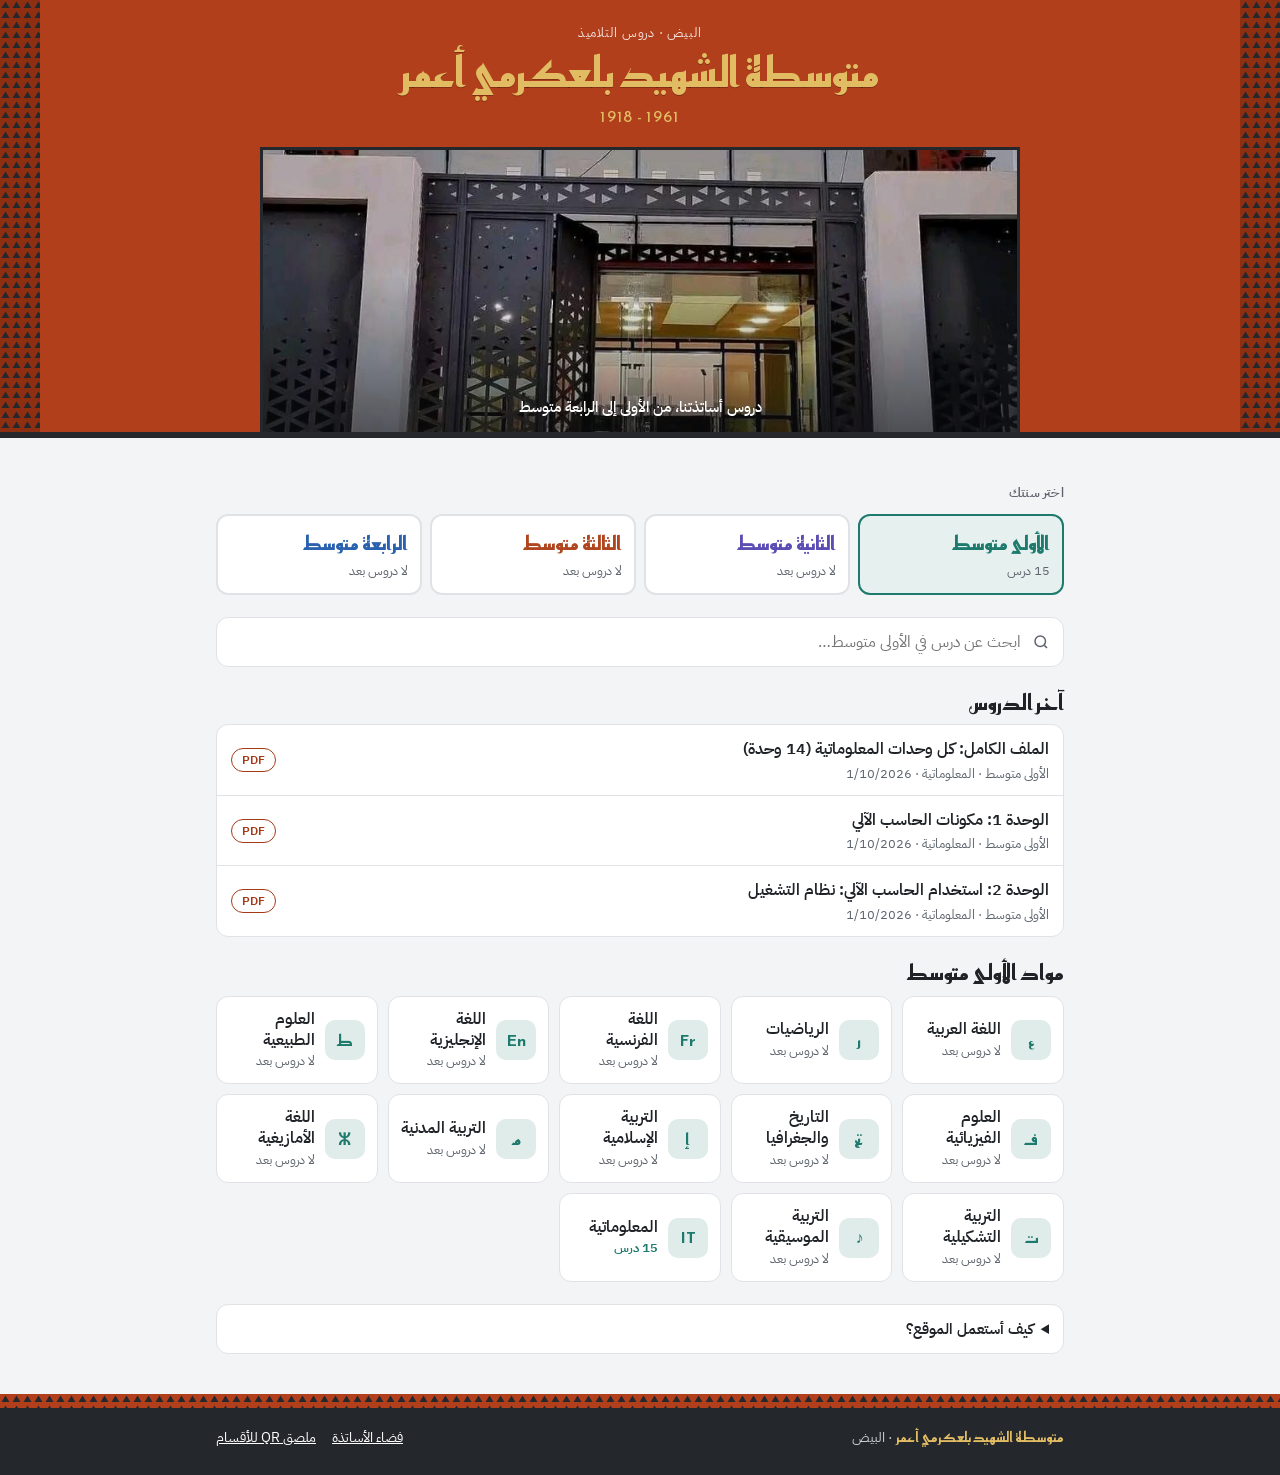
==== index.html @ 9d474af3 "Harden for load and abuse: server v2, client retries and offline copy Server (needs redeploy): chunk" ====
<!doctype html>
<html lang="ar" dir="rtl">
<head>
<meta charset="utf-8">
<meta name="viewport" content="width=device-width,initial-scale=1,viewport-fit=cover">
<title>دروس متوسطة الشهيد بلعكرمي أعمر</title>
<meta name="description" content="دروس الأساتذة لتلاميذ متوسطة الشهيد بلعكرمي أعمر، البيض. من الأولى إلى الرابعة متوسط.">
<meta property="og:title" content="دروس متوسطة الشهيد بلعكرمي أعمر">
<meta property="og:description" content="كل دروس الأساتذة في مكان واحد، من الأولى إلى الرابعة متوسط.">
<meta property="og:image" content="https://hhaziz32.github.io/doros-school-belakermi/img/og.jpg">
<meta property="og:type" content="website">
<meta name="theme-color" content="#B23F1C">
<link rel="icon" href="data:image/svg+xml,%3Csvg xmlns='http://www.w3.org/2000/svg' viewBox='0 0 64 64'%3E%3Crect width='64' height='64' rx='14' fill='%23B23F1C'/%3E%3Crect x='14' y='16' width='36' height='34' fill='%2324272C'/%3E%3Cpath d='M20 44 L32 24 L44 44 Z' fill='%23E2BC63'/%3E%3C/svg%3E">
<link rel="preconnect" href="https://fonts.googleapis.com">
<link rel="preconnect" href="https://fonts.gstatic.com" crossorigin>
<link rel="stylesheet" href="https://fonts.googleapis.com/css2?family=IBM+Plex+Sans+Arabic:wght@400;500;600&family=Reem+Kufi:wght@600;700&display=swap">
<link rel="stylesheet" href="style.css">
<script src="config.js"></script>
<script src="common.js"></script>
<script>var SCHOOL_NAME=SITE.name,SCHOOL_DATES=SITE.dates,SCHOOL_PLACE=SITE.place,SHEET_URL=SITE.sheetUrl||"";</script>
</head>
<body>
<header class="facade">
  <div class="panel" aria-hidden="true"></div>
  <div class="inner">
    <span class="eyebrow" id="place">البيض · دروس التلاميذ</span>
    <h1 id="school">متوسطة الشهيد بلعكرمي أعمر</h1>
    <span class="dates" id="dates">1918 - 1961</span>
    <div class="glass">
      <img src="img/school.jpg" alt="مدخل متوسطة الشهيد بلعكرمي أعمر" width="900" height="1301" fetchpriority="high">
      <span>دروس أساتذتنا، من الأولى إلى الرابعة متوسط</span>
    </div>
  </div>
  <div class="panel" aria-hidden="true"></div>
</header>

<main>
  <div id="error"></div>
  <section style="display:flex;flex-direction:column;gap:10px">
    <span class="label">اختر سنتك</span>
    <nav class="years" id="years" aria-label="السنوات"></nav>
  </section>
  <div class="search">
    <svg viewBox="0 0 24 24" fill="none" stroke="currentColor" stroke-width="2" aria-hidden="true"><circle cx="11" cy="11" r="7"/><path d="M20 20l-3.5-3.5"/></svg>
    <input id="q" type="search" placeholder="ابحث عن درس في هذه السنة…" aria-label="ابحث عن درس" autocomplete="off">
  </div>
  <section id="latest" hidden></section>
  <section id="view"><div class="skeleton"></div></section>
  <details class="help">
    <summary>كيف أستعمل الموقع؟</summary>
    <ol>
      <li>اضغط على سنتك.</li>
      <li>اختر المادة، أو اكتب اسم الدرس في خانة البحث.</li>
      <li>اضغط «افتح الدرس» ليفتح الملف أو الفيديو.</li>
      <li>إذا لم يفتح الدرس، اطلب المساعدة من أستاذك أو وليّك.</li>
    </ol>
  </details>
</main>

<footer>
  <div class="strip" aria-hidden="true"></div>
  <div class="in">
    <span><b id="fschool">متوسطة الشهيد بلعكرمي أعمر</b> · <span id="fplace">البيض</span></span>
    <span style="display:flex;gap:16px;flex-wrap:wrap"><a href="teacher.html">فضاء الأساتذة</a><a href="poster.html">ملصق QR للأقسام</a></span>
  </div>
</footer>

<script>
(function(){
var SUBJ=[
 {k:"ar",n:"اللغة العربية",g:"ع"},{k:"math",n:"الرياضيات",g:"ر"},{k:"fr",n:"اللغة الفرنسية",g:"Fr"},
 {k:"en",n:"اللغة الإنجليزية",g:"En"},{k:"sci",n:"العلوم الطبيعية",g:"ط"},{k:"phy",n:"العلوم الفيزيائية",g:"ف"},
 {k:"hist",n:"التاريخ والجغرافيا",g:"تج"},{k:"isl",n:"التربية الإسلامية",g:"إ"},{k:"civ",n:"التربية المدنية",g:"م"},
 {k:"amz",n:"اللغة الأمازيغية",g:"ⵣ"},{k:"art",n:"التربية التشكيلية",g:"ت"},{k:"mus",n:"التربية الموسيقية",g:"♪"},
 {k:"info",n:"المعلوماتية",g:"IT"}];
var YEARS=[{n:1,name:"الأولى متوسط"},{n:2,name:"الثانية متوسط"},{n:3,name:"الثالثة متوسط"},{n:4,name:"الرابعة متوسط"}];
var TERMS=["الفصل الأول","الفصل الثاني","الفصل الثالث"];
var KIND={video:"فيديو",file:"ملف",link:"رابط",pdf:"PDF"};
var $=function(id){return document.getElementById(id)};
var lessons=[],loaded=false,ui={year:1,subj:null,q:""};

$("school").textContent=$("fschool").textContent=SCHOOL_NAME;
$("dates").textContent=SCHOOL_DATES;$("dates").hidden=!SCHOOL_DATES;
$("place").textContent=(SCHOOL_PLACE?SCHOOL_PLACE+" · ":"")+"دروس التلاميذ";$("fplace").textContent=SCHOOL_PLACE;

var hm=(location.hash||"").slice(1).match(/^y([1-4])(?:-([a-z]+))?$/);
if(hm){ui.year=+hm[1];if(hm[2]&&subj(hm[2]))ui.subj=hm[2]}
else{try{var sy=+localStorage.getItem("doros-year");if(sy>=1&&sy<=4)ui.year=sy}catch(e){}}

function subj(k){for(var i=0;i<SUBJ.length;i++)if(SUBJ[i].k===k)return SUBJ[i];return null}
function esc(s){return String(s==null?"":s).replace(/[&<>"']/g,function(c){return{"&":"&amp;","<":"&lt;",">":"&gt;",'"':"&quot;","'":"&#39;"}[c]})}
function kind(u){if(isLocal(u))return"pdf";if(/youtu\.?be/i.test(u))return"video";if(/\.pdf($|[?#])/i.test(u)||/(drive|docs)\.google\./i.test(u))return"file";return"link"}
function safeUrl(u){return typeof u==="string"&&/^https:\/\/\S+$/i.test(u)}
function isLocal(u){return typeof u==="string"&&/^lessons\/[A-Za-z0-9_\/.-]+\.pdf$/i.test(u)&&u.indexOf("..")<0}
function okUrl(u){return safeUrl(u)||isLocal(u)}
function viewerHref(l){return"viewer.html?f="+encodeURIComponent(l.url)+"&t="+encodeURIComponent(l.title)+"&b=y"+l.year+"-"+l.subject}
function openHref(l){return isLocal(l.url)?viewerHref(l):l.url}
function norm(s){return String(s||"").replace(/[ً-ْـ]/g,"").replace(/[أإآ]/g,"ا").replace(/ة/g,"ه").replace(/ى/g,"ي").replace(/\s+/g," ").trim().toLowerCase()}
function digit(s){return String(s).replace(/[٠-٩]/g,function(c){return"٠١٢٣٤٥٦٧٨٩".indexOf(c)})}

function parseYear(v){v=norm(digit(v));var d=v.match(/[1-4]/);if(d)return +d[0];
 if(/اول/.test(v))return 1;if(/ثاني/.test(v))return 2;if(/ثالث/.test(v))return 3;if(/رابع/.test(v))return 4;return 0}
function parseTerm(v){var t=parseYear(v);return t>=1&&t<=3?t:0}
function parseSubj(v){v=norm(v);if(!v)return null;
 for(var i=0;i<SUBJ.length;i++){var n=norm(SUBJ[i].n);if(n===v||n.indexOf(v)>=0||v.indexOf(n.replace(/^(اللغه|التربيه|العلوم) /,""))>=0)return SUBJ[i].k}
 var alias={"فيزياء":"phy","فيزيائيه":"phy","طبيعيه":"sci","علوم":"sci","تاريخ":"hist","جغرافيا":"hist","اسلاميه":"isl","مدنيه":"civ","انجليزيه":"en","انقليزيه":"en","english":"en","فرنسيه":"fr","francais":"fr","عربيه":"ar","اعلام":"info","معلوماتيه":"info","موسيقي":"mus","رسم":"art","تشكيليه":"art","امازيغيه":"amz","رياضيات":"math","math":"math"};
 for(var a in alias)if(v.indexOf(a)>=0)return alias[a];return null}
function parseDate(v){v=digit(String(v||"").trim());var a=v.match(/^(\d{4})[-\/](\d{1,2})[-\/](\d{1,2})/);if(a)return a[1]+"-"+a[2].padStart(2,"0")+"-"+a[3].padStart(2,"0");
 var b=v.match(/^(\d{1,2})[\/.-](\d{1,2})[\/.-](\d{4})/);if(b)return b[3]+"-"+b[2].padStart(2,"0")+"-"+b[1].padStart(2,"0");return""}
function fmt(d){var p=String(d||"").split("-");return p.length===3?(+p[2])+"/"+(+p[1])+"/"+p[0]:""}
function isNew(d){if(!d)return false;var t=Date.parse(d);return t&&(Date.now()-t)<8*864e5&&t<=Date.now()+864e5}

function parseCSV(t){var rows=[],row=[],f="",q=false;t=String(t).replace(/^﻿/,"");
 for(var i=0;i<t.length;i++){var c=t[i];
  if(q){if(c==='"'){if(t[i+1]==='"'){f+='"';i++}else q=false}else f+=c}
  else if(c==='"')q=true;else if(c===","){row.push(f);f=""}
  else if(c==="\n"||c==="\r"){if(c==="\r"&&t[i+1]==="\n")i++;row.push(f);rows.push(row);row=[];f=""}
  else f+=c}
 if(f!==""||row.length){row.push(f);rows.push(row)}return rows}

function fromRows(rows){if(!rows.length)return[];
 var H=rows[0].map(norm),col=function(){for(var i=0;i<arguments.length;i++){var k=norm(arguments[i]);for(var j=0;j<H.length;j++)if(H[j].indexOf(k)>=0)return j}return-1};
 var cY=col("السنه","year"),cS=col("الماده","subject"),cT=col("الفصل","term"),cN=col("عنوان","title"),cU=col("الرابط","url","link"),cP=col("الاستاذ","teacher"),cO=col("ملاحظه","note"),cD=col("التاريخ","date"),cR=col("الترتيب","order");
 var out=[];
 rows.slice(1).forEach(function(r,i){var g=function(c){return c>=0&&r[c]!=null?String(r[c]).trim():""};
  var l={id:"r"+String(i).padStart(5,"0"),year:parseYear(g(cY)),subject:parseSubj(g(cS)),term:parseTerm(g(cT)),title:g(cN),url:g(cU),teacher:g(cP),note:g(cO),date:parseDate(g(cD)),order:(function(x){x=parseInt(digit(x),10);return isNaN(x)?null:x})(g(cR))};
  if(l.year&&l.subject&&l.title&&okUrl(l.url))out.push(l)});
 return out}

function byNewest(a,b){return(b.date||"").localeCompare(a.date||"")||((a.order!=null&&b.order!=null)?a.order-b.order:0)||b.id.localeCompare(a.id)}
function count(y,s){return lessons.filter(function(l){return l.year===y&&(!s||l.subject===s)}).length}

function bitsOf(l){var b=[];if(l.files.length)b.push('<span class="pill pdf">'+(l.files.length===1?"ملف":l.files.length===2?"ملفان":l.files.length+" ملفات")+'</span>');if(l.videos.length)b.push('<span class="pill video">'+(l.videos.length===1?"فيديو":l.videos.length+" فيديو")+'</span>');if(!b.length)b.push('<span class="pill link">شرح</span>');return b.join("")}
function tcard(l,showWhere){var meta=[],s=subj(l.subject);
 if(l.teacher)meta.push("الأستاذ(ة): "+esc(l.teacher));if(l.date)meta.push(fmt(l.date));
 return'<article class="lesson">'
  +(showWhere?'<span class="where">'+esc(YEARS[l.year-1].name)+' · '+esc(s.n)+'</span>':"")
  +'<div class="row"><h4>'+esc(l.title)+'</h4><span class="tags">'+(isNew(l.date)?'<span class="pill new">جديد</span>':"")+bitsOf(l)+'</span></div>'
  +(meta.length?'<div class="meta">'+meta.map(function(x){return"<span>"+x+"</span>"}).join("<span>·</span>")+'</div>':"")
  +(l.text?'<p class="note excerpt">'+esc(l.text)+'</p>':"")
  +'<a class="open" href="lesson.html?id='+encodeURIComponent(l.apiId)+'">افتح الدرس</a></article>'}
function card(l,showWhere){if(l.src==="api")return tcard(l,showWhere);var k=kind(l.url),meta=[],s=subj(l.subject);
 if(l.teacher)meta.push("الأستاذ(ة): "+esc(l.teacher));if(l.date)meta.push(fmt(l.date));
 return'<article class="lesson">'
  +(showWhere?'<span class="where">'+esc(YEARS[l.year-1].name)+' · '+esc(s.n)+'</span>':"")
  +'<div class="row"><h4>'+esc(l.title)+'</h4><span class="tags">'+(isNew(l.date)?'<span class="pill new">جديد</span>':"")+'<span class="pill '+k+'">'+KIND[k]+'</span></span></div>'
  +(meta.length?'<div class="meta">'+meta.map(function(x){return"<span>"+x+"</span>"}).join("<span>·</span>")+'</div>':"")
  +(l.note?'<p class="note">'+esc(l.note)+'</p>':"")
  +(isLocal(l.url)
    ?'<div class="acts"><a class="open" href="'+esc(viewerHref(l))+'">اعرض الدرس</a><a class="dl" href="'+esc(l.url)+'" download>تحميل ⤓</a></div>'
    :'<a class="open" href="'+esc(l.url)+'" target="_blank" rel="noopener">افتح الدرس ↗</a>')+'</article>'}

function renderYears(){var o="";
 YEARS.forEach(function(y){var c=count(y.n);o+='<button class="year" data-act="year" data-y="'+y.n+'" aria-pressed="'+(ui.year===y.n)+'"><b>'+y.name+'</b><span>'+(loaded?(c?c+" درس":"لا دروس بعد"):"…")+'</span></button>'});
 $("years").innerHTML=o}

function renderLatest(){var L=lessons.slice().sort(byNewest).slice(0,3),el=$("latest");
 if(!L.length||ui.subj||ui.q){el.hidden=true;return}
 el.hidden=false;el.innerHTML='<div class="sec-h" style="margin-bottom:8px"><h2>آخر الدروس</h2></div><div class="minis">'+L.map(function(l){var k=kind(l.url);
  var inSite=l.src==="api"||isLocal(l.url);return'<a class="mini" href="'+esc(l.src==="api"?"lesson.html?id="+encodeURIComponent(l.apiId):openHref(l))+'"'+(inSite?'':' target="_blank" rel="noopener"')+'><span class="mt"><b>'+esc(l.title)+'</b><small>'+esc(YEARS[l.year-1].name)+' · '+esc(subj(l.subject).n)+(l.date?' · '+fmt(l.date):'')+'</small></span>'
   +(isNew(l.date)?'<span class="pill new">جديد</span>':l.src==="api"?bitsOf(l):'<span class="pill '+k+'">'+KIND[k]+'</span>')+'</a>'}).join("")+'</div>'}

function renderView(){var o="",yname=YEARS[ui.year-1].name;
 if(!loaded){$("view").innerHTML='<div class="list"><div class="skeleton"></div><div class="skeleton"></div></div>';return}
 if(ui.q){var q=norm(ui.q),R=lessons.filter(function(l){return l.year===ui.year&&norm(l.title+" "+l.note+" "+(l.text||"")+" "+l.teacher+" "+subj(l.subject).n).indexOf(q)>=0}).sort(byNewest);
  o='<div class="sec-h"><h2>نتائج البحث في '+yname+'</h2></div>';
  o+=R.length?'<div class="list" style="margin-top:10px">'+R.map(function(l){return card(l,true)}).join("")+'</div>':'<div class="empty" style="margin-top:10px">لا يوجد درس بهذا الاسم في '+yname+'.</div>';
 }else if(!ui.subj){
  o='<div class="sec-h" style="margin-bottom:10px"><h2>مواد '+yname+'</h2></div><div class="subjects">';
  SUBJ.forEach(function(s){var c=count(ui.year,s.k);o+='<button class="subj'+(c?" has":"")+'" data-act="subj" data-k="'+s.k+'" style="--yc:var(--y'+ui.year+')"><span class="glyph" aria-hidden="true">'+esc(s.g)+'</span><span class="t"><b>'+s.n+'</b><small>'+(c?c+" درس":"لا دروس بعد")+'</small></span></button>'});
  o+='</div>';
 }else{
  var s=subj(ui.subj),list=lessons.filter(function(l){return l.year===ui.year&&l.subject===ui.subj}).sort(byNewest);
  o='<div class="sec-h" style="margin-bottom:12px"><h2>'+s.n+' · '+yname+'</h2><button class="back" data-act="back">→ كل المواد</button></div>';
  if(!list.length)o+='<div class="empty">لم يُضِف الأستاذ دروسًا لهذه المادة بعد. عُد لاحقًا.</div>';
  else{var termed=list.some(function(l){return l.term>0});o+='<div style="display:flex;flex-direction:column;gap:18px">';[1,2,3,0].forEach(function(t){var L=list.filter(function(l){return l.term===t});if(!L.length)return;
   o+='<section class="term">'+(termed?'<h3>'+(t?TERMS[t-1]:"دروس أخرى")+'</h3>':'')+L.map(function(l){return card(l,false)}).join("")+'</section>'});o+='</div>'}
 }
 $("view").innerHTML=o}

function render(){renderYears();renderLatest();renderView();
 $("q").placeholder="ابحث عن درس في "+YEARS[ui.year-1].name+"…"}

function go(){history.replaceState(null,"","#y"+ui.year+(ui.subj?"-"+ui.subj:""));render()}
document.addEventListener("click",function(ev){var b=ev.target.closest("[data-act]");if(!b)return;var a=b.getAttribute("data-act");
 if(a==="year"){ui.year=+b.getAttribute("data-y");ui.subj=null;try{localStorage.setItem("doros-year",ui.year)}catch(e){}}
 else if(a==="subj"){ui.subj=b.getAttribute("data-k");ui.q="";$("q").value="";$("view").scrollIntoView({behavior:"smooth",block:"start"})}
 else if(a==="back")ui.subj=null;
 go()});
window.addEventListener("hashchange",function(){var m=(location.hash||"").slice(1).match(/^y([1-4])(?:-([a-z]+))?$/);if(!m)return;ui.year=+m[1];ui.subj=m[2]&&subj(m[2])?m[2]:null;render()});
$("q").addEventListener("input",function(){ui.q=this.value.trim();if(ui.q)ui.subj=null;renderLatest();renderView()});

function sheetUrl(){var u=String(SHEET_URL||"").trim();
 if(!u)return"";
 var m=u.match(/docs\.google\.com\/spreadsheets\/d\/([a-zA-Z0-9_-]{20,})/);
 if(m&&!/\/pub|output=csv/.test(u))return"https://docs.google.com/spreadsheets/d/"+m[1]+"/gviz/tq?tqx=out:csv&t="+Date.now();
 return u+(u.indexOf("?")>=0?"&":"?")+"t="+Date.now()}

/* الدروس = ملف lessons.csv (الدروس المرفوعة على الموقع) + جدول Google إن وُجد */
function load(u,tag){return fetch(u,{cache:"no-store"}).then(function(r){if(!r.ok)throw 0;return r.text()})
 .then(function(t){if(/^\s*<!doctype|^\s*<html/i.test(t))throw 0;return fromRows(parseCSV(t)).map(function(l){l.id=tag+l.id;return l})})}
render();
var jobs=[load("lessons.csv?t="+Date.now(),"a")];if(sheetUrl())jobs.push(load(sheetUrl(),"b"));
function mapApi(L){return L.map(function(x){return{src:"api",apiId:x.id,id:"c"+String(x.ts||0).padStart(15,"0"),year:+x.year,subject:x.subject,term:+x.term||0,
 title:x.title,text:x.text||"",note:"",url:"",teacher:x.teacher||"",date:x.date||"",order:null,files:x.files||[],videos:x.videos||[]}}).filter(function(l){return l.year>=1&&l.year<=4&&subj(l.subject)})}
/* دروس الأساتذة: نعرض فورًا آخر نسخة محفوظة في الهاتف، ثم نحدّثها من الخادم */
var saved=D.apiOn()?D.cached():null,base=[],apiL=saved?mapApi(saved.lessons):[];
function merge(){lessons=base.concat(apiL)}
function notice(t,retry){$("error").innerHTML=t?'<div class="msg" role="status" style="display:flex;gap:10px;align-items:center;justify-content:space-between;flex-wrap:wrap"><span>'+t+'</span>'+(retry?'<button class="btn sm" id="retry" type="button">إعادة المحاولة</button>':'')+'</div>':'';
 var b=$("retry");if(b)b.onclick=function(){notice("");fetchApi()}}
function fetchApi(){return D.lessons().then(function(L){apiL=mapApi(L);merge();render();notice("")},function(){
 if(saved)notice("الخادم مشغول الآن، والمعروض هو آخر نسخة محفوظة في هاتفك.",true);
 else notice("تعذّر تحميل دروس الأساتذة (الخادم مشغول أو الاتصال ضعيف).",true)})}
Promise.all(jobs.map(function(j){return j.then(function(v){return{ok:true,v:v}},function(){return{ok:false,v:[]}})})).then(function(rs){
 base=[].concat.apply([],rs.map(function(r){return r.v}));merge();loaded=true;
 if(rs.every(function(r){return!r.ok})&&!D.apiOn())notice("تعذّر تحميل الدروس. تحقّق من اتصالك بالإنترنت ثم أعد فتح الصفحة.");
 render()});
if(D.apiOn())fetchApi();
})();
</script>
</body>
</html>
---- style.css ----
/* Layout: the page echoes the school's facade — a brick frame with gold lettering and perforated
   lattice side panels around the entrance photo, then one calm column: years, search, subjects, lessons. */
:root{
  --ground:#F3F4F5; --surface:#FFFFFF; --ink:#1F2227; --muted:#5E646D; --line:#E0E2E5;
  --brick:#B23F1C; --brick-deep:#8E2F12; --gold:#E2BC63; --gold-ink:#8A6418; --charcoal:#24272C;
  --y1:#1D7A6C; --y2:#5B4DB3; --y3:#B0461F; --y4:#2B62B0;
  --ok:#1F7F55; --danger:#B8322A; --brick-ink:#A53A18;
  --display:"Reem Kufi","IBM Plex Sans Arabic",Tahoma,sans-serif;
  --body:"IBM Plex Sans Arabic",Tahoma,"Segoe UI",sans-serif;
  --lattice:url("data:image/svg+xml,%3Csvg xmlns='http://www.w3.org/2000/svg' width='22' height='20'%3E%3Cpath d='M3 16 L11 3 L19 16 Z' fill='%2324272C'/%3E%3C/svg%3E");
}
@media (prefers-color-scheme: dark){:root:not([data-theme="light"]){
  --ground:#14161A; --surface:#1D2025; --ink:#ECEDEF; --muted:#A2A8B1; --line:#30343A;
  --brick:#A63A19; --brick-deep:#7A2A10; --gold:#E7C46F; --gold-ink:#E2BC63; --charcoal:#0E0F11;
  --y1:#45C1AE; --y2:#A596F2; --y3:#F08A5F; --y4:#77A6F2; --ok:#4CC38A; --danger:#FF7A6E; --brick-ink:#F39A73; color-scheme:dark}}
:root[data-theme="dark"]{
  --ground:#14161A; --surface:#1D2025; --ink:#ECEDEF; --muted:#A2A8B1; --line:#30343A;
  --brick:#A63A19; --brick-deep:#7A2A10; --gold:#E7C46F; --gold-ink:#E2BC63; --charcoal:#0E0F11;
  --y1:#45C1AE; --y2:#A596F2; --y3:#F08A5F; --y4:#77A6F2; --ok:#4CC38A; --danger:#FF7A6E; --brick-ink:#F39A73; color-scheme:dark}

*{box-sizing:border-box}
html{-webkit-text-size-adjust:100%}
body{margin:0;background:var(--ground);color:var(--ink);font-family:var(--body);font-size:16px;line-height:1.65}
img{max-width:100%;display:block}
button,input{font:inherit;color:inherit}
:focus-visible{outline:3px solid var(--gold);outline-offset:2px}
h1,h2,h3{font-family:var(--display);line-height:1.25;margin:0;text-wrap:balance}

/* ---------- facade hero ---------- */
.facade{background:var(--brick);color:#fff;display:grid;grid-template-columns:22px minmax(0,1fr) 22px;
  border-bottom:6px solid var(--charcoal)}
.facade .panel{background-color:var(--brick-deep);background-image:var(--lattice);background-size:11px 10px}
.facade .inner{padding:22px 12px 0;display:flex;flex-direction:column;align-items:center;gap:4px;text-align:center;min-width:0}
.facade .eyebrow{font-size:.8rem;letter-spacing:.06em;opacity:.85}
.facade h1{font-size:clamp(1.55rem,6.4vw,2.6rem);font-weight:700;color:var(--gold);text-shadow:0 1px 0 rgba(0,0,0,.25)}
.facade .dates{font-family:var(--display);color:var(--gold);font-size:1rem;letter-spacing:.08em;font-variant-numeric:tabular-nums;direction:ltr}
.facade .glass{margin-top:14px;width:100%;max-width:760px;aspect-ratio:16/8;border:3px solid var(--charcoal);border-bottom:0;
  background:var(--charcoal);overflow:hidden;position:relative}
.facade .glass img{width:100%;height:100%;object-fit:cover;object-position:50% 72%}
.facade .glass::after{content:"";position:absolute;inset:0;background:linear-gradient(to top,rgba(14,15,17,.55),transparent 55%)}
.facade .glass span{position:absolute;inset-inline:0;bottom:12px;z-index:1;font-size:.95rem;font-weight:500;padding-inline:12px}
@media (min-width:720px){.facade{grid-template-columns:40px minmax(0,1fr) 40px}.facade .glass{aspect-ratio:16/6}}

/* ---------- page column ---------- */
main{max-width:880px;margin:0 auto;padding-inline:16px;padding-block:22px 40px;display:flex;flex-direction:column;gap:22px}
.sec-h{display:flex;align-items:center;justify-content:space-between;gap:12px;flex-wrap:wrap}
.sec-h h2{font-size:1.35rem;font-weight:700}
.label{font-size:.82rem;color:var(--muted);font-weight:600;letter-spacing:.02em}

.years{display:grid;grid-template-columns:repeat(4,minmax(0,1fr));gap:8px}
@media (max-width:560px){.years{grid-template-columns:repeat(2,minmax(0,1fr))}}
.year{--c:var(--y1);border:2px solid var(--line);background:var(--surface);border-radius:12px;padding:12px;cursor:pointer;
  display:flex;flex-direction:column;align-items:flex-start;gap:0;text-align:right}
.year[data-y="2"]{--c:var(--y2)}.year[data-y="3"]{--c:var(--y3)}.year[data-y="4"]{--c:var(--y4)}
.year b{font-family:var(--display);font-size:1.2rem;font-weight:700;color:var(--c)}
.year span{font-size:.8rem;color:var(--muted);font-variant-numeric:tabular-nums}
.year[aria-pressed="true"]{border-color:var(--c);background:color-mix(in srgb,var(--c) 11%,var(--surface))}

.search{position:relative}
.search input{width:100%;background:var(--surface);border:1px solid var(--line);border-radius:12px;padding:11px 42px 11px 14px}
.search svg{position:absolute;right:14px;top:50%;transform:translateY(-50%);width:18px;height:18px;color:var(--muted)}

.subjects{display:grid;grid-template-columns:repeat(auto-fill,minmax(155px,1fr));gap:10px}
.subj{display:flex;align-items:center;gap:10px;background:var(--surface);border:1px solid var(--line);border-radius:12px;padding:12px;
  cursor:pointer;text-align:right;min-width:0}
.subj:hover{border-color:var(--yc)}
.glyph{flex:none;width:40px;height:40px;border-radius:10px;display:grid;place-items:center;font-family:var(--display);font-weight:700;
  background:color-mix(in srgb,var(--yc) 14%,transparent);color:var(--yc)}
.subj .t{display:flex;flex-direction:column;min-width:0}
.subj .t b{font-weight:600;line-height:1.3}
.subj .t small{color:var(--muted);font-size:.8rem;font-variant-numeric:tabular-nums}
.subj.has .t small{color:var(--yc);font-weight:600}

.back{background:none;border:1px solid var(--line);border-radius:999px;padding:6px 14px;cursor:pointer;color:var(--muted)}
.term{display:flex;flex-direction:column;gap:10px}
.term h3{font-size:1rem;color:var(--muted);font-weight:600;padding-bottom:4px;border-bottom:1px solid var(--line)}
.list{display:flex;flex-direction:column;gap:10px}
.lesson{background:var(--surface);border:1px solid var(--line);border-radius:12px;padding:14px;display:flex;flex-direction:column;gap:8px}
.lesson .row{display:flex;align-items:flex-start;justify-content:space-between;gap:10px}
.lesson h4{margin:0;font-size:1.05rem;font-weight:600;min-width:0;overflow-wrap:anywhere}
.tags{display:flex;gap:6px;flex:none}
.pill{border-radius:999px;padding:1px 10px;font-size:.76rem;font-weight:600;border:1px solid currentColor;white-space:nowrap}
.pill.video{color:var(--y3)}.pill.file{color:var(--y4)}.pill.link{color:var(--y1)}
.pill.new{background:var(--gold);color:#3A2A00;border-color:var(--gold)}
.meta{display:flex;gap:8px;flex-wrap:wrap;color:var(--muted);font-size:.85rem;font-variant-numeric:tabular-nums}
.note{margin:0;font-size:.95rem;overflow-wrap:anywhere}
.open{align-self:flex-start;display:inline-flex;align-items:center;gap:6px;background:var(--brick);color:#fff;font-weight:600;
  text-decoration:none;border-radius:10px;padding:8px 16px}
.open:hover{background:var(--brick-deep)}
.where{font-size:.8rem;color:var(--muted)}
.empty{background:var(--surface);border:1px dashed var(--line);border-radius:12px;padding:22px;color:var(--muted);text-align:center}
.msg{border-radius:10px;padding:10px 12px;font-size:.92rem;background:color-mix(in srgb,var(--danger) 12%,var(--surface));color:var(--danger)}

.help{color:var(--muted);font-size:.92rem;background:var(--surface);border:1px solid var(--line);border-radius:12px;padding:12px 14px}
.help summary{cursor:pointer;font-weight:600;color:var(--ink)}
.help ol{margin:8px 0 0;padding-inline-start:22px}

footer{background:var(--charcoal);color:#C9CCD1;font-size:.88rem}
footer .strip{height:14px;background-color:var(--brick);background-image:var(--lattice);background-size:11px 10px}
footer .in{max-width:880px;margin:0 auto;padding-inline:16px;padding-block:18px 26px;display:flex;flex-wrap:wrap;gap:10px 18px;align-items:center;justify-content:space-between}
footer b{color:var(--gold);font-family:var(--display);font-weight:600}
footer a{color:#fff}
.skeleton{height:62px;border-radius:12px;background:linear-gradient(90deg,var(--surface),var(--line),var(--surface));background-size:200% 100%}
@media (prefers-reduced-motion:no-preference){.skeleton{animation:sh 1.2s infinite linear}@keyframes sh{to{background-position:-200% 0}}
  .lesson,.subj,.year{transition:border-color .15s,background-color .15s}}

.minis{background:var(--surface);border:1px solid var(--line);border-radius:12px;overflow:hidden}
.mini{display:flex;align-items:center;justify-content:space-between;gap:10px;padding:11px 14px;color:inherit;text-decoration:none}
.mini+.mini{border-top:1px solid var(--line)}
.mini:hover{background:color-mix(in srgb,var(--brick) 6%,var(--surface))}
.mini .mt{display:flex;flex-direction:column;min-width:0}
.mini b{font-weight:600;overflow-wrap:anywhere}
.mini small{color:var(--muted);font-size:.8rem;font-variant-numeric:tabular-nums}
.acts{display:flex;gap:8px;flex-wrap:wrap}
.dl{display:inline-flex;align-items:center;gap:6px;border:1px solid var(--brick-ink);color:var(--brick-ink);font-weight:600;text-decoration:none;border-radius:10px;padding:7px 16px}
.dl:hover{background:color-mix(in srgb,var(--brick-ink) 10%,transparent)}
.pill.pdf{color:var(--brick-ink)}

/* ---------- shared top bar (lesson, teacher pages) ---------- */
.topbar{position:sticky;top:0;z-index:5;background:var(--charcoal);color:#fff;padding-top:env(safe-area-inset-top,0px);box-shadow:0 2px 10px rgba(0,0,0,.18)}
.topbar .in{max-width:880px;margin:0 auto;padding:10px 16px;display:flex;align-items:center;gap:12px}
.topbar .home{color:#C9CCD1;text-decoration:none;border:1px solid #3A3E45;border-radius:999px;padding:5px 12px;font-size:.88rem;white-space:nowrap;flex:none}
.topbar .ttl{flex:1;min-width:0;display:flex;flex-direction:column}
.topbar h1{font-size:1.05rem;color:var(--gold);overflow:hidden;display:-webkit-box;-webkit-line-clamp:2;-webkit-box-orient:vertical;line-height:1.35}
.topbar small{color:#A2A8B1;font-size:.8rem}
.topbar .strip{height:6px;background-color:var(--brick);background-image:var(--lattice);background-size:7px 6px}
.card{background:var(--surface);border:1px solid var(--line);border-radius:14px;padding:16px}
.btn{display:inline-flex;align-items:center;justify-content:center;gap:6px;border:0;border-radius:10px;padding:10px 18px;font-weight:600;cursor:pointer;background:var(--brick);color:#fff;text-decoration:none}
.btn:hover{background:var(--brick-deep)}
.btn.ghost{background:transparent;color:var(--brick-ink);border:1px solid var(--brick-ink)}
.btn.ghost:hover{background:color-mix(in srgb,var(--brick-ink) 10%,transparent)}
.btn.quiet{background:transparent;color:var(--muted);border:1px solid var(--line)}
.btn.danger{background:var(--danger);color:#fff}
.btn.sm{padding:6px 12px;font-size:.85rem}
.btn[disabled]{opacity:.55;cursor:wait}
.field{display:flex;flex-direction:column;gap:6px;min-width:0}
.field label,.field .lab{font-size:.88rem;font-weight:600}
.field input,.field select,.field textarea{background:var(--surface);border:1px solid var(--line);border-radius:10px;padding:10px 12px;width:100%;font:inherit;color:inherit}
.field textarea{min-height:140px;resize:vertical;line-height:1.7}
.field .hint{font-size:.8rem;color:var(--muted);margin:0}
.ok-msg{border-radius:10px;padding:10px 12px;background:color-mix(in srgb,var(--ok) 13%,var(--surface));color:var(--ok);font-size:.92rem}
.tabs{display:flex;gap:6px;flex-wrap:wrap;border-bottom:1px solid var(--line);padding-bottom:8px}
.tabs button{background:none;border:0;border-radius:999px;padding:7px 14px;cursor:pointer;color:var(--muted);font-weight:600}
.tabs button[aria-selected="true"]{background:var(--charcoal);color:#fff}
.seg{display:grid;grid-template-columns:repeat(4,minmax(0,1fr));gap:6px}
.seg label{position:relative;border:1px solid var(--line);border-radius:10px;padding:8px 4px;text-align:center;cursor:pointer;font-size:.9rem;background:var(--surface)}
.seg input{position:absolute;inset:0;width:100%;height:100%;margin:0;opacity:0;cursor:pointer}
.seg input:checked+span{color:var(--brick-ink);font-weight:700}
.seg label:has(input:checked){border-color:var(--brick-ink);background:color-mix(in srgb,var(--brick-ink) 8%,var(--surface))}
.seg label:has(input:focus-visible){outline:3px solid var(--gold);outline-offset:2px}
.rows{display:flex;flex-direction:column;gap:8px}
.frow{display:flex;align-items:center;gap:10px;border:1px solid var(--line);border-radius:10px;padding:8px 10px;background:var(--surface)}
.frow .nm{flex:1;min-width:0;display:flex;flex-direction:column}
.frow .nm b{font-weight:500;overflow:hidden;text-overflow:ellipsis;white-space:nowrap}
.frow .nm small{color:var(--muted);font-size:.78rem}
.frow .x{background:none;border:0;color:var(--muted);font-size:1.2rem;cursor:pointer;width:32px;height:32px;border-radius:8px}
.frow .x:hover{background:var(--line)}
.bar{height:4px;border-radius:4px;background:var(--line);overflow:hidden;margin-top:4px}
.bar i{display:block;height:100%;background:var(--brick-ink);width:0}
.mono{font-family:ui-monospace,SFMono-Regular,Menlo,Consolas,monospace;direction:ltr;unicode-bidi:isolate;letter-spacing:.06em}
.note.excerpt{color:var(--muted);display:-webkit-box;-webkit-line-clamp:3;-webkit-box-orient:vertical;overflow:hidden;white-space:pre-line}
.bar.ind i{width:35%;animation:none}
@media (prefers-reduced-motion:no-preference){.bar.ind i{animation:ind 1.1s ease-in-out infinite}@keyframes ind{0%{transform:translateX(0)}100%{transform:translateX(-200%)}}}
@media (prefers-reduced-motion:reduce){.bar.ind i{width:100%;opacity:.5}}
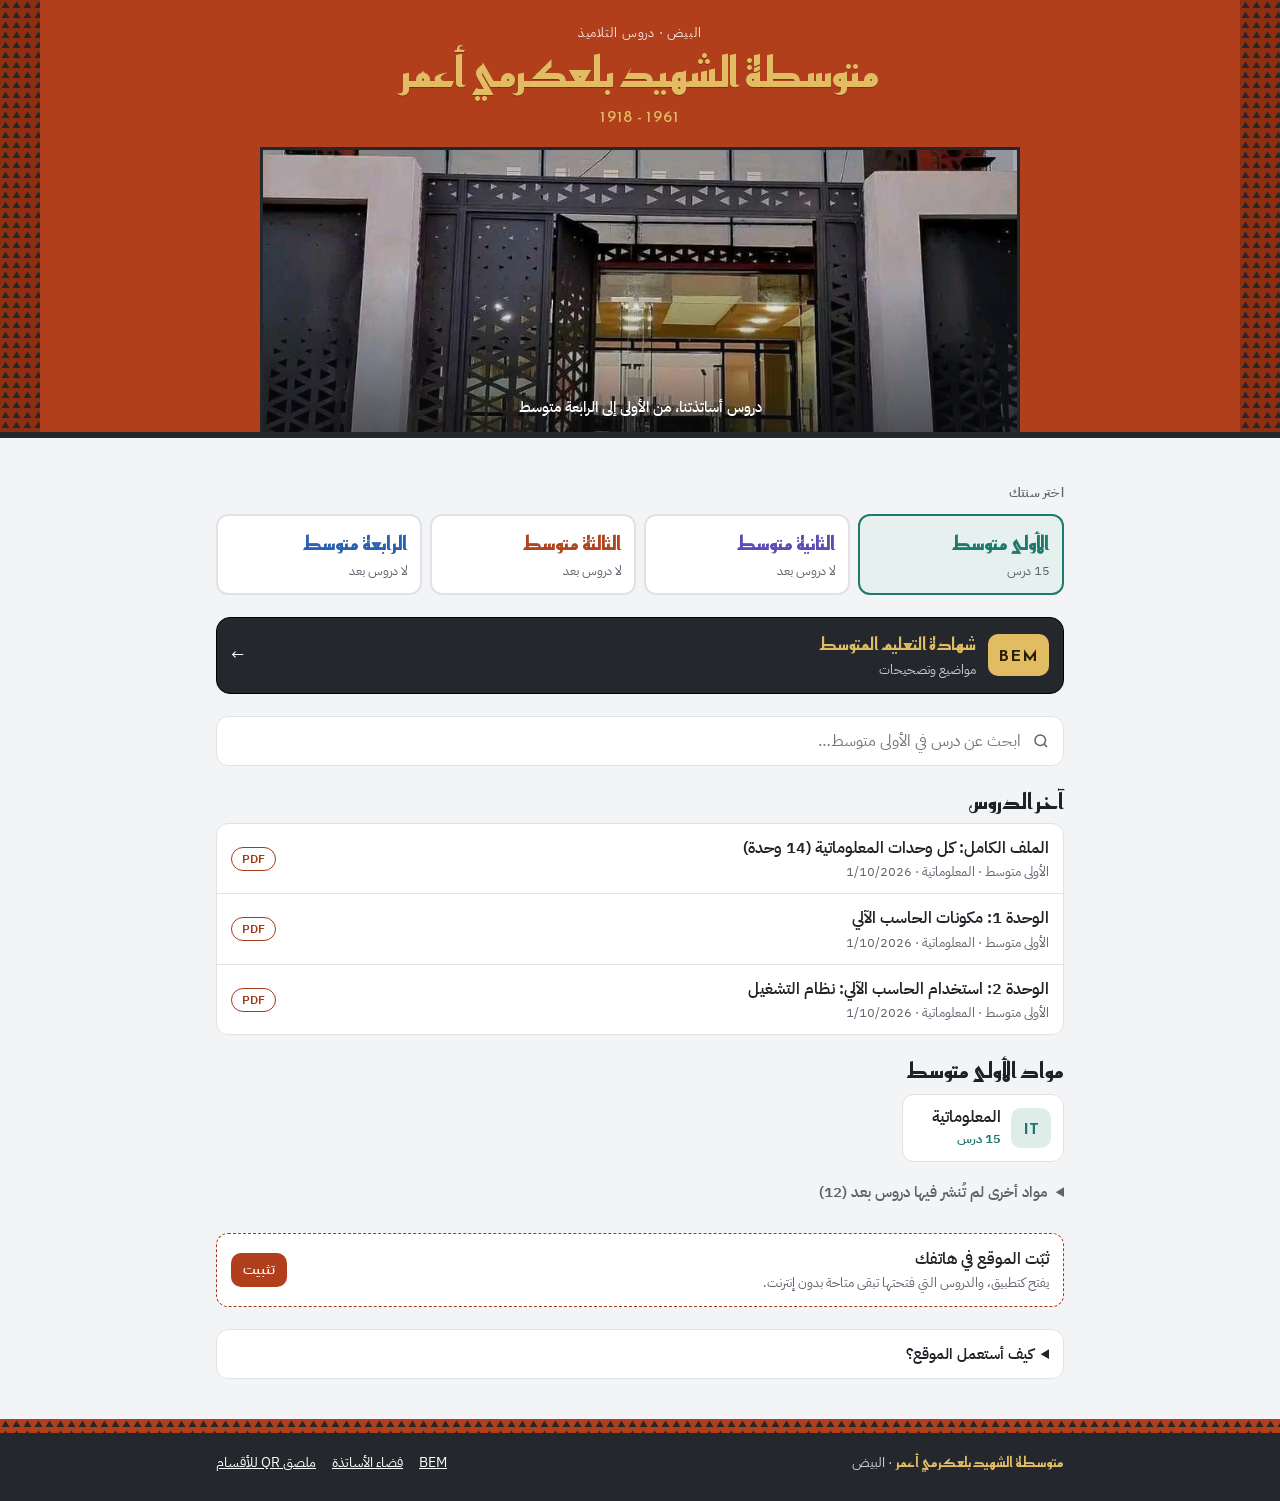
==== commit 6f6b8a7a: "Add content types, units, BEM, announcements, offline app, photos-to-PDF Server v3 (needs redeploy):" ====
--- a/index.html
+++ b/index.html
@@ -4,20 +4,21 @@
 <meta charset="utf-8">
 <meta name="viewport" content="width=device-width,initial-scale=1,viewport-fit=cover">
 <title>دروس متوسطة الشهيد بلعكرمي أعمر</title>
-<meta name="description" content="دروس الأساتذة لتلاميذ متوسطة الشهيد بلعكرمي أعمر، البيض. من الأولى إلى الرابعة متوسط.">
+<meta name="description" content="دروس الأساتذة لتلاميذ متوسطة الشهيد بلعكرمي أعمر، البيض. من الأولى إلى الرابعة متوسط، ومواضيع شهادة التعليم المتوسط.">
 <meta property="og:title" content="دروس متوسطة الشهيد بلعكرمي أعمر">
 <meta property="og:description" content="كل دروس الأساتذة في مكان واحد، من الأولى إلى الرابعة متوسط.">
 <meta property="og:image" content="https://hhaziz32.github.io/doros-school-belakermi/img/og.jpg">
 <meta property="og:type" content="website">
 <meta name="theme-color" content="#B23F1C">
-<link rel="icon" href="data:image/svg+xml,%3Csvg xmlns='http://www.w3.org/2000/svg' viewBox='0 0 64 64'%3E%3Crect width='64' height='64' rx='14' fill='%23B23F1C'/%3E%3Crect x='14' y='16' width='36' height='34' fill='%2324272C'/%3E%3Cpath d='M20 44 L32 24 L44 44 Z' fill='%23E2BC63'/%3E%3C/svg%3E">
+<link rel="manifest" href="manifest.webmanifest">
+<link rel="icon" href="icons/icon-192.png" type="image/png">
+<link rel="apple-touch-icon" href="icons/icon-192.png">
 <link rel="preconnect" href="https://fonts.googleapis.com">
 <link rel="preconnect" href="https://fonts.gstatic.com" crossorigin>
 <link rel="stylesheet" href="https://fonts.googleapis.com/css2?family=IBM+Plex+Sans+Arabic:wght@400;500;600&family=Reem+Kufi:wght@600;700&display=swap">
 <link rel="stylesheet" href="style.css">
 <script src="config.js"></script>
 <script src="common.js"></script>
-<script>var SCHOOL_NAME=SITE.name,SCHOOL_DATES=SITE.dates,SCHOOL_PLACE=SITE.place,SHEET_URL=SITE.sheetUrl||"";</script>
 </head>
 <body>
 <header class="facade">
@@ -36,21 +37,32 @@
 
 <main>
   <div id="error"></div>
+  <section id="news" hidden aria-label="إعلانات المؤسسة"></section>
   <section style="display:flex;flex-direction:column;gap:10px">
     <span class="label">اختر سنتك</span>
     <nav class="years" id="years" aria-label="السنوات"></nav>
   </section>
+  <a class="bem-banner" id="bem" href="bem.html" hidden>
+    <span class="bem-badge" aria-hidden="true">BEM</span>
+    <span class="bt"><b>شهادة التعليم المتوسط</b><small id="bemc">مواضيع وتصحيحات</small></span>
+    <span aria-hidden="true">←</span>
+  </a>
   <div class="search">
     <svg viewBox="0 0 24 24" fill="none" stroke="currentColor" stroke-width="2" aria-hidden="true"><circle cx="11" cy="11" r="7"/><path d="M20 20l-3.5-3.5"/></svg>
     <input id="q" type="search" placeholder="ابحث عن درس في هذه السنة…" aria-label="ابحث عن درس" autocomplete="off">
   </div>
   <section id="latest" hidden></section>
   <section id="view"><div class="skeleton"></div></section>
+  <section class="install" id="install" hidden>
+    <span class="it"><b>ثبّت الموقع في هاتفك</b><small id="installHint">يفتح كتطبيق، والدروس التي فتحتها تبقى متاحة بدون إنترنت.</small></span>
+    <button class="btn sm" id="installBtn" type="button">تثبيت</button>
+  </section>
   <details class="help">
     <summary>كيف أستعمل الموقع؟</summary>
     <ol>
       <li>اضغط على سنتك.</li>
       <li>اختر المادة، أو اكتب اسم الدرس في خانة البحث.</li>
+      <li>اختر النوع إن أردت: درس، تمارين، فرض، اختبار، تصحيح.</li>
       <li>اضغط «افتح الدرس» ليفتح الملف أو الفيديو.</li>
       <li>إذا لم يفتح الدرس، اطلب المساعدة من أستاذك أو وليّك.</li>
     </ol>
@@ -61,55 +73,45 @@
   <div class="strip" aria-hidden="true"></div>
   <div class="in">
     <span><b id="fschool">متوسطة الشهيد بلعكرمي أعمر</b> · <span id="fplace">البيض</span></span>
-    <span style="display:flex;gap:16px;flex-wrap:wrap"><a href="teacher.html">فضاء الأساتذة</a><a href="poster.html">ملصق QR للأقسام</a></span>
+    <span style="display:flex;gap:16px;flex-wrap:wrap"><a href="bem.html">BEM</a><a href="teacher.html">فضاء الأساتذة</a><a href="poster.html">ملصق QR للأقسام</a></span>
   </div>
 </footer>
 
 <script>
 (function(){
-var SUBJ=[
- {k:"ar",n:"اللغة العربية",g:"ع"},{k:"math",n:"الرياضيات",g:"ر"},{k:"fr",n:"اللغة الفرنسية",g:"Fr"},
- {k:"en",n:"اللغة الإنجليزية",g:"En"},{k:"sci",n:"العلوم الطبيعية",g:"ط"},{k:"phy",n:"العلوم الفيزيائية",g:"ف"},
- {k:"hist",n:"التاريخ والجغرافيا",g:"تج"},{k:"isl",n:"التربية الإسلامية",g:"إ"},{k:"civ",n:"التربية المدنية",g:"م"},
- {k:"amz",n:"اللغة الأمازيغية",g:"ⵣ"},{k:"art",n:"التربية التشكيلية",g:"ت"},{k:"mus",n:"التربية الموسيقية",g:"♪"},
- {k:"info",n:"المعلوماتية",g:"IT"}];
-var YEARS=[{n:1,name:"الأولى متوسط"},{n:2,name:"الثانية متوسط"},{n:3,name:"الثالثة متوسط"},{n:4,name:"الرابعة متوسط"}];
-var TERMS=["الفصل الأول","الفصل الثاني","الفصل الثالث"];
+var SUBJ=D.SUBJ,YEARS=D.YEARS,TERMS=D.TERMS,esc=D.esc,fmt=D.fmt,isNew=D.isNew,subj=D.subj;
 var KIND={video:"فيديو",file:"ملف",link:"رابط",pdf:"PDF"};
 var $=function(id){return document.getElementById(id)};
-var lessons=[],loaded=false,ui={year:1,subj:null,q:""};
-
-$("school").textContent=$("fschool").textContent=SCHOOL_NAME;
-$("dates").textContent=SCHOOL_DATES;$("dates").hidden=!SCHOOL_DATES;
-$("place").textContent=(SCHOOL_PLACE?SCHOOL_PLACE+" · ":"")+"دروس التلاميذ";$("fplace").textContent=SCHOOL_PLACE;
+var lessons=[],loaded=false,ui={year:1,subj:null,q:"",type:""};
+
+$("school").textContent=$("fschool").textContent=SITE.name;
+$("dates").textContent=SITE.dates||"";$("dates").hidden=!SITE.dates;
+$("place").textContent=(SITE.place?SITE.place+" · ":"")+"دروس التلاميذ";$("fplace").textContent=SITE.place||"";
 
 var hm=(location.hash||"").slice(1).match(/^y([1-4])(?:-([a-z]+))?$/);
 if(hm){ui.year=+hm[1];if(hm[2]&&subj(hm[2]))ui.subj=hm[2]}
 else{try{var sy=+localStorage.getItem("doros-year");if(sy>=1&&sy<=4)ui.year=sy}catch(e){}}
 
-function subj(k){for(var i=0;i<SUBJ.length;i++)if(SUBJ[i].k===k)return SUBJ[i];return null}
-function esc(s){return String(s==null?"":s).replace(/[&<>"']/g,function(c){return{"&":"&amp;","<":"&lt;",">":"&gt;",'"':"&quot;","'":"&#39;"}[c]})}
 function kind(u){if(isLocal(u))return"pdf";if(/youtu\.?be/i.test(u))return"video";if(/\.pdf($|[?#])/i.test(u)||/(drive|docs)\.google\./i.test(u))return"file";return"link"}
 function safeUrl(u){return typeof u==="string"&&/^https:\/\/\S+$/i.test(u)}
 function isLocal(u){return typeof u==="string"&&/^lessons\/[A-Za-z0-9_\/.-]+\.pdf$/i.test(u)&&u.indexOf("..")<0}
 function okUrl(u){return safeUrl(u)||isLocal(u)}
 function viewerHref(l){return"viewer.html?f="+encodeURIComponent(l.url)+"&t="+encodeURIComponent(l.title)+"&b=y"+l.year+"-"+l.subject}
-function openHref(l){return isLocal(l.url)?viewerHref(l):l.url}
+function openHref(l){return l.src==="api"?"lesson.html?id="+encodeURIComponent(l.apiId):isLocal(l.url)?viewerHref(l):l.url}
+function inSite(l){return l.src==="api"||isLocal(l.url)}
 function norm(s){return String(s||"").replace(/[ً-ْـ]/g,"").replace(/[أإآ]/g,"ا").replace(/ة/g,"ه").replace(/ى/g,"ي").replace(/\s+/g," ").trim().toLowerCase()}
 function digit(s){return String(s).replace(/[٠-٩]/g,function(c){return"٠١٢٣٤٥٦٧٨٩".indexOf(c)})}
 
+/* ---- الدروس المرفوعة على الموقع نفسه (ملف lessons.csv) ---- */
 function parseYear(v){v=norm(digit(v));var d=v.match(/[1-4]/);if(d)return +d[0];
  if(/اول/.test(v))return 1;if(/ثاني/.test(v))return 2;if(/ثالث/.test(v))return 3;if(/رابع/.test(v))return 4;return 0}
 function parseTerm(v){var t=parseYear(v);return t>=1&&t<=3?t:0}
 function parseSubj(v){v=norm(v);if(!v)return null;
  for(var i=0;i<SUBJ.length;i++){var n=norm(SUBJ[i].n);if(n===v||n.indexOf(v)>=0||v.indexOf(n.replace(/^(اللغه|التربيه|العلوم) /,""))>=0)return SUBJ[i].k}
- var alias={"فيزياء":"phy","فيزيائيه":"phy","طبيعيه":"sci","علوم":"sci","تاريخ":"hist","جغرافيا":"hist","اسلاميه":"isl","مدنيه":"civ","انجليزيه":"en","انقليزيه":"en","english":"en","فرنسيه":"fr","francais":"fr","عربيه":"ar","اعلام":"info","معلوماتيه":"info","موسيقي":"mus","رسم":"art","تشكيليه":"art","امازيغيه":"amz","رياضيات":"math","math":"math"};
+ var alias={"فيزياء":"phy","طبيعيه":"sci","تاريخ":"hist","اسلاميه":"isl","مدنيه":"civ","انجليزيه":"en","فرنسيه":"fr","عربيه":"ar","معلوماتيه":"info","رياضيات":"math"};
  for(var a in alias)if(v.indexOf(a)>=0)return alias[a];return null}
 function parseDate(v){v=digit(String(v||"").trim());var a=v.match(/^(\d{4})[-\/](\d{1,2})[-\/](\d{1,2})/);if(a)return a[1]+"-"+a[2].padStart(2,"0")+"-"+a[3].padStart(2,"0");
  var b=v.match(/^(\d{1,2})[\/.-](\d{1,2})[\/.-](\d{4})/);if(b)return b[3]+"-"+b[2].padStart(2,"0")+"-"+b[1].padStart(2,"0");return""}
-function fmt(d){var p=String(d||"").split("-");return p.length===3?(+p[2])+"/"+(+p[1])+"/"+p[0]:""}
-function isNew(d){if(!d)return false;var t=Date.parse(d);return t&&(Date.now()-t)<8*864e5&&t<=Date.now()+864e5}
-
 function parseCSV(t){var rows=[],row=[],f="",q=false;t=String(t).replace(/^﻿/,"");
  for(var i=0;i<t.length;i++){var c=t[i];
   if(q){if(c==='"'){if(t[i+1]==='"'){f+='"';i++}else q=false}else f+=c}
@@ -117,105 +119,135 @@
   else if(c==="\n"||c==="\r"){if(c==="\r"&&t[i+1]==="\n")i++;row.push(f);rows.push(row);row=[];f=""}
   else f+=c}
  if(f!==""||row.length){row.push(f);rows.push(row)}return rows}
-
 function fromRows(rows){if(!rows.length)return[];
  var H=rows[0].map(norm),col=function(){for(var i=0;i<arguments.length;i++){var k=norm(arguments[i]);for(var j=0;j<H.length;j++)if(H[j].indexOf(k)>=0)return j}return-1};
- var cY=col("السنه","year"),cS=col("الماده","subject"),cT=col("الفصل","term"),cN=col("عنوان","title"),cU=col("الرابط","url","link"),cP=col("الاستاذ","teacher"),cO=col("ملاحظه","note"),cD=col("التاريخ","date"),cR=col("الترتيب","order");
+ var cY=col("السنه"),cS=col("الماده"),cT=col("الفصل"),cN=col("عنوان"),cU=col("الرابط"),cP=col("الاستاذ"),cO=col("ملاحظه"),cD=col("التاريخ"),cR=col("الترتيب");
  var out=[];
  rows.slice(1).forEach(function(r,i){var g=function(c){return c>=0&&r[c]!=null?String(r[c]).trim():""};
-  var l={id:"r"+String(i).padStart(5,"0"),year:parseYear(g(cY)),subject:parseSubj(g(cS)),term:parseTerm(g(cT)),title:g(cN),url:g(cU),teacher:g(cP),note:g(cO),date:parseDate(g(cD)),order:(function(x){x=parseInt(digit(x),10);return isNaN(x)?null:x})(g(cR))};
+  var l={src:"csv",id:"a"+String(i).padStart(5,"0"),year:parseYear(g(cY)),subject:parseSubj(g(cS)),term:parseTerm(g(cT)),title:g(cN),url:g(cU),teacher:g(cP),note:g(cO),
+   date:parseDate(g(cD)),order:(function(x){x=parseInt(digit(x),10);return isNaN(x)?null:x})(g(cR)),type:"lesson",unit:"",files:[],videos:[],text:""};
   if(l.year&&l.subject&&l.title&&okUrl(l.url))out.push(l)});
  return out}
 
+/* ---- دروس الأساتذة (من الخادم) ---- */
+function mapApi(L){return L.map(function(x){return{src:"api",apiId:x.id,id:"c"+String(x.ts||0).padStart(15,"0"),year:+x.year,subject:x.subject,term:+x.term||0,
+ title:x.title,text:x.text||"",note:"",url:"",teacher:x.teacher||"",date:x.date||"",order:null,files:x.files||[],videos:x.videos||[],type:D.typeOf(x),unit:x.unit||""}})
+ .filter(function(l){return l.year>=1&&l.year<=4&&subj(l.subject)})}
+
 function byNewest(a,b){return(b.date||"").localeCompare(a.date||"")||((a.order!=null&&b.order!=null)?a.order-b.order:0)||b.id.localeCompare(a.id)}
+function byCourse(a,b){return(a.date||"").localeCompare(b.date||"")||((a.order!=null&&b.order!=null)?a.order-b.order:0)||a.id.localeCompare(b.id)}
+function inYear(y){return lessons.filter(function(l){return l.year===y})}
 function count(y,s){return lessons.filter(function(l){return l.year===y&&(!s||l.subject===s)}).length}
 
-function bitsOf(l){var b=[];if(l.files.length)b.push('<span class="pill pdf">'+(l.files.length===1?"ملف":l.files.length===2?"ملفان":l.files.length+" ملفات")+'</span>');if(l.videos.length)b.push('<span class="pill video">'+(l.videos.length===1?"فيديو":l.videos.length+" فيديو")+'</span>');if(!b.length)b.push('<span class="pill link">شرح</span>');return b.join("")}
-function tcard(l,showWhere){var meta=[],s=subj(l.subject);
- if(l.teacher)meta.push("الأستاذ(ة): "+esc(l.teacher));if(l.date)meta.push(fmt(l.date));
- return'<article class="lesson">'
-  +(showWhere?'<span class="where">'+esc(YEARS[l.year-1].name)+' · '+esc(s.n)+'</span>':"")
-  +'<div class="row"><h4>'+esc(l.title)+'</h4><span class="tags">'+(isNew(l.date)?'<span class="pill new">جديد</span>':"")+bitsOf(l)+'</span></div>'
+function pills(l){var o="";if(isNew(l.date))o+='<span class="pill new">جديد</span>';
+ if(l.type&&l.type!=="lesson")o+='<span class="pill t-'+l.type+'">'+esc(D.typeName(l.type))+'</span>';
+ if(l.src==="api"){if(l.files.length)o+='<span class="pill pdf">'+(l.files.length===1?"ملف":l.files.length===2?"ملفان":l.files.length+" ملفات")+'</span>';
+  if(l.videos.length)o+='<span class="pill video">'+(l.videos.length===1?"فيديو":l.videos.length+" فيديو")+'</span>';
+  if(!l.files.length&&!l.videos.length)o+='<span class="pill link">شرح</span>'}
+ else{var k=kind(l.url);o+='<span class="pill '+k+'">'+KIND[k]+'</span>'}
+ return o}
+function card(l,showWhere){var meta=[],s=subj(l.subject);
+ if(l.unit)meta.push(esc(l.unit));if(l.teacher)meta.push("الأستاذ(ة): "+esc(l.teacher));if(l.date)meta.push(fmt(l.date));
+ var o='<article class="lesson">'+(showWhere?'<span class="where">'+esc(YEARS[l.year-1].name)+' · '+esc(s.n)+'</span>':"")
+  +'<div class="row"><h4>'+esc(l.title)+'</h4><span class="tags">'+pills(l)+'</span></div>'
   +(meta.length?'<div class="meta">'+meta.map(function(x){return"<span>"+x+"</span>"}).join("<span>·</span>")+'</div>':"")
-  +(l.text?'<p class="note excerpt">'+esc(l.text)+'</p>':"")
-  +'<a class="open" href="lesson.html?id='+encodeURIComponent(l.apiId)+'">افتح الدرس</a></article>'}
-function card(l,showWhere){if(l.src==="api")return tcard(l,showWhere);var k=kind(l.url),meta=[],s=subj(l.subject);
- if(l.teacher)meta.push("الأستاذ(ة): "+esc(l.teacher));if(l.date)meta.push(fmt(l.date));
- return'<article class="lesson">'
-  +(showWhere?'<span class="where">'+esc(YEARS[l.year-1].name)+' · '+esc(s.n)+'</span>':"")
-  +'<div class="row"><h4>'+esc(l.title)+'</h4><span class="tags">'+(isNew(l.date)?'<span class="pill new">جديد</span>':"")+'<span class="pill '+k+'">'+KIND[k]+'</span></span></div>'
-  +(meta.length?'<div class="meta">'+meta.map(function(x){return"<span>"+x+"</span>"}).join("<span>·</span>")+'</div>':"")
-  +(l.note?'<p class="note">'+esc(l.note)+'</p>':"")
-  +(isLocal(l.url)
-    ?'<div class="acts"><a class="open" href="'+esc(viewerHref(l))+'">اعرض الدرس</a><a class="dl" href="'+esc(l.url)+'" download>تحميل ⤓</a></div>'
-    :'<a class="open" href="'+esc(l.url)+'" target="_blank" rel="noopener">افتح الدرس ↗</a>')+'</article>'}
+  +(l.text?'<p class="note excerpt">'+esc(l.text)+'</p>':"")+(l.note?'<p class="note">'+esc(l.note)+'</p>':"");
+ if(l.src==="api")o+='<a class="open" href="'+esc(openHref(l))+'">افتح الدرس</a>';
+ else if(isLocal(l.url))o+='<div class="acts"><a class="open" href="'+esc(viewerHref(l))+'">اعرض الدرس</a><a class="dl" href="'+esc(l.url)+'" download>تحميل ⤓</a></div>';
+ else o+='<a class="open" href="'+esc(l.url)+'" target="_blank" rel="noopener">افتح الدرس ↗</a>';
+ return o+'</article>'}
+
+/* ---- إعلانات المؤسسة ---- */
+function renderNews(){var N=D.activeNews(D.news()),el=$("news");
+ if(!N.length){el.hidden=true;el.innerHTML="";return}
+ el.hidden=false;el.innerHTML='<div class="news">'+N.map(function(n){return'<article class="nitem'+(n.pinned?' pin':'')+'"><div class="nh"><b>'+(n.pinned?'<span aria-hidden="true">📌 </span>':'')+esc(n.title)+'</b><small>'+fmt(n.date)+'</small></div>'+(n.text?'<p>'+esc(n.text)+'</p>':'')+'</article>'}).join("")+'</div>'}
 
 function renderYears(){var o="";
  YEARS.forEach(function(y){var c=count(y.n);o+='<button class="year" data-act="year" data-y="'+y.n+'" aria-pressed="'+(ui.year===y.n)+'"><b>'+y.name+'</b><span>'+(loaded?(c?c+" درس":"لا دروس بعد"):"…")+'</span></button>'});
- $("years").innerHTML=o}
+ $("years").innerHTML=o;
+ var bem=lessons.filter(function(l){return l.type==="bem"||l.type==="bemc"}).length;
+ $("bem").hidden=!(ui.year===4||bem>0);$("bemc").textContent=bem?bem+" موضوع وتصحيح":"مواضيع وتصحيحات";}
 
 function renderLatest(){var L=lessons.slice().sort(byNewest).slice(0,3),el=$("latest");
  if(!L.length||ui.subj||ui.q){el.hidden=true;return}
- el.hidden=false;el.innerHTML='<div class="sec-h" style="margin-bottom:8px"><h2>آخر الدروس</h2></div><div class="minis">'+L.map(function(l){var k=kind(l.url);
-  var inSite=l.src==="api"||isLocal(l.url);return'<a class="mini" href="'+esc(l.src==="api"?"lesson.html?id="+encodeURIComponent(l.apiId):openHref(l))+'"'+(inSite?'':' target="_blank" rel="noopener"')+'><span class="mt"><b>'+esc(l.title)+'</b><small>'+esc(YEARS[l.year-1].name)+' · '+esc(subj(l.subject).n)+(l.date?' · '+fmt(l.date):'')+'</small></span>'
-   +(isNew(l.date)?'<span class="pill new">جديد</span>':l.src==="api"?bitsOf(l):'<span class="pill '+k+'">'+KIND[k]+'</span>')+'</a>'}).join("")+'</div>'}
+ el.hidden=false;el.innerHTML='<div class="sec-h" style="margin-bottom:8px"><h2>آخر الدروس</h2></div><div class="minis">'+L.map(function(l){
+  return'<a class="mini" href="'+esc(openHref(l))+'"'+(inSite(l)?'':' target="_blank" rel="noopener"')+'><span class="mt"><b>'+esc(l.title)+'</b><small>'+esc(YEARS[l.year-1].name)+' · '+esc(subj(l.subject).n)+(l.date?' · '+fmt(l.date):'')+'</small></span><span class="tags">'+miniPill(l)+'</span></a>'}).join("")+'</div>'}
+function miniPill(l){if(isNew(l.date))return'<span class="pill new">جديد</span>';if(l.type&&l.type!=="lesson")return'<span class="pill t-'+l.type+'">'+esc(D.typeName(l.type))+'</span>';
+ if(l.src==="api")return l.videos.length&&!l.files.length?'<span class="pill video">فيديو</span>':l.files.length?'<span class="pill pdf">ملف</span>':'<span class="pill link">شرح</span>';var k=kind(l.url);return'<span class="pill '+k+'">'+KIND[k]+'</span>'}
+
+function subjBtn(s,c){return'<button class="subj'+(c?" has":"")+'" data-act="subj" data-k="'+s.k+'" style="--yc:var(--y'+ui.year+')"><span class="glyph" aria-hidden="true">'+esc(s.g)+'</span><span class="t"><b>'+s.n+'</b><small>'+(c?c+" درس":"لا دروس بعد")+'</small></span></button>'}
 
 function renderView(){var o="",yname=YEARS[ui.year-1].name;
  if(!loaded){$("view").innerHTML='<div class="list"><div class="skeleton"></div><div class="skeleton"></div></div>';return}
- if(ui.q){var q=norm(ui.q),R=lessons.filter(function(l){return l.year===ui.year&&norm(l.title+" "+l.note+" "+(l.text||"")+" "+l.teacher+" "+subj(l.subject).n).indexOf(q)>=0}).sort(byNewest);
+ if(ui.q){var q=norm(ui.q),R=inYear(ui.year).filter(function(l){return norm(l.title+" "+l.note+" "+l.text+" "+l.unit+" "+l.teacher+" "+subj(l.subject).n+" "+D.typeName(l.type)).indexOf(q)>=0}).sort(byNewest);
   o='<div class="sec-h"><h2>نتائج البحث في '+yname+'</h2></div>';
   o+=R.length?'<div class="list" style="margin-top:10px">'+R.map(function(l){return card(l,true)}).join("")+'</div>':'<div class="empty" style="margin-top:10px">لا يوجد درس بهذا الاسم في '+yname+'.</div>';
  }else if(!ui.subj){
-  o='<div class="sec-h" style="margin-bottom:10px"><h2>مواد '+yname+'</h2></div><div class="subjects">';
-  SUBJ.forEach(function(s){var c=count(ui.year,s.k);o+='<button class="subj'+(c?" has":"")+'" data-act="subj" data-k="'+s.k+'" style="--yc:var(--y'+ui.year+')"><span class="glyph" aria-hidden="true">'+esc(s.g)+'</span><span class="t"><b>'+s.n+'</b><small>'+(c?c+" درس":"لا دروس بعد")+'</small></span></button>'});
+  /* المواد التي فيها دروس أولًا، والباقي مطويّ */
+  var full=SUBJ.filter(function(s){return count(ui.year,s.k)}),empty=SUBJ.filter(function(s){return!count(ui.year,s.k)});
+  o='<div class="sec-h" style="margin-bottom:10px"><h2>مواد '+yname+'</h2></div>';
+  if(full.length)o+='<div class="subjects">'+full.map(function(s){return subjBtn(s,count(ui.year,s.k))}).join("")+'</div>';
+  else o+='<div class="empty">لم تُنشر دروس لهذه السنة بعد. ستظهر هنا فور نشرها.</div>';
+  if(empty.length)o+='<details class="more-subj"'+(full.length?'':' open')+'><summary>مواد أخرى لم تُنشر فيها دروس بعد ('+empty.length+')</summary><div class="subjects">'+empty.map(function(s){return subjBtn(s,0)}).join("")+'</div></details>';
+ }else{
+  var s=subj(ui.subj),all=lessons.filter(function(l){return l.year===ui.year&&l.subject===ui.subj});
+  o='<div class="sec-h" style="margin-bottom:12px"><h2>'+s.n+' · '+yname+'</h2><button class="back" data-act="back">→ كل المواد</button></div>';
+  if(!all.length){o+='<div class="empty">لم يُضِف الأستاذ دروسًا لهذه المادة بعد. عُد لاحقًا.</div>';$("view").innerHTML=o;return}
+  /* أزرار التصفية حسب النوع */
+  var present=D.TYPES.filter(function(t){return all.some(function(l){return l.type===t.k})});
+  if(ui.type&&!present.some(function(t){return t.k===ui.type}))ui.type="";
+  if(present.length>1)o+='<div class="chips" role="group" aria-label="نوع المحتوى"><button class="chip" data-act="type" data-t="" aria-pressed="'+(!ui.type)+'">الكل <small>'+all.length+'</small></button>'
+   +present.map(function(t){var c=all.filter(function(l){return l.type===t.k}).length;return'<button class="chip" data-act="type" data-t="'+t.k+'" aria-pressed="'+(ui.type===t.k)+'">'+t.n+' <small>'+c+'</small></button>'}).join("")+'</div>';
+  var list=ui.type?all.filter(function(l){return l.type===ui.type}):all;
+  var termed=list.some(function(l){return l.term>0});
+  o+='<div style="display:flex;flex-direction:column;gap:18px">';
+  [1,2,3,0].forEach(function(t){var T=list.filter(function(l){return l.term===t});if(!T.length)return;
+   o+='<section class="term">'+(termed?'<h3>'+(t?TERMS[t-1]:"دروس أخرى")+'</h3>':'');
+   var withUnit=T.filter(function(l){return l.unit});
+   if(!withUnit.length){o+=T.slice().sort(byNewest).map(function(l){return card(l,false)}).join("")}
+   else{
+    /* حسب المقطع: المقاطع بترتيبها، والدروس داخل المقطع بترتيب نشرها */
+    var units=[];withUnit.forEach(function(l){if(units.indexOf(l.unit)<0)units.push(l.unit)});
+    units.sort(function(a,b){return D.unitKey(a)-D.unitKey(b)||a.localeCompare(b,"ar")});
+    units.forEach(function(u){o+='<div class="unit"><h4 class="unit-h">'+esc(u)+'</h4>'+T.filter(function(l){return l.unit===u}).sort(byCourse).map(function(l){return card(l,false)}).join("")+'</div>'});
+    var rest=T.filter(function(l){return!l.unit});if(rest.length)o+='<div class="unit"><h4 class="unit-h">دروس أخرى</h4>'+rest.sort(byNewest).map(function(l){return card(l,false)}).join("")+'</div>';
+   }
+   o+='</section>'});
   o+='</div>';
- }else{
-  var s=subj(ui.subj),list=lessons.filter(function(l){return l.year===ui.year&&l.subject===ui.subj}).sort(byNewest);
-  o='<div class="sec-h" style="margin-bottom:12px"><h2>'+s.n+' · '+yname+'</h2><button class="back" data-act="back">→ كل المواد</button></div>';
-  if(!list.length)o+='<div class="empty">لم يُضِف الأستاذ دروسًا لهذه المادة بعد. عُد لاحقًا.</div>';
-  else{var termed=list.some(function(l){return l.term>0});o+='<div style="display:flex;flex-direction:column;gap:18px">';[1,2,3,0].forEach(function(t){var L=list.filter(function(l){return l.term===t});if(!L.length)return;
-   o+='<section class="term">'+(termed?'<h3>'+(t?TERMS[t-1]:"دروس أخرى")+'</h3>':'')+L.map(function(l){return card(l,false)}).join("")+'</section>'});o+='</div>'}
  }
  $("view").innerHTML=o}
 
-function render(){renderYears();renderLatest();renderView();
- $("q").placeholder="ابحث عن درس في "+YEARS[ui.year-1].name+"…"}
-
+function render(){renderNews();renderYears();renderLatest();renderView();$("q").placeholder="ابحث عن درس في "+YEARS[ui.year-1].name+"…"}
 function go(){history.replaceState(null,"","#y"+ui.year+(ui.subj?"-"+ui.subj:""));render()}
 document.addEventListener("click",function(ev){var b=ev.target.closest("[data-act]");if(!b)return;var a=b.getAttribute("data-act");
- if(a==="year"){ui.year=+b.getAttribute("data-y");ui.subj=null;try{localStorage.setItem("doros-year",ui.year)}catch(e){}}
- else if(a==="subj"){ui.subj=b.getAttribute("data-k");ui.q="";$("q").value="";$("view").scrollIntoView({behavior:"smooth",block:"start"})}
- else if(a==="back")ui.subj=null;
+ if(a==="year"){ui.year=+b.getAttribute("data-y");ui.subj=null;ui.type="";try{localStorage.setItem("doros-year",ui.year)}catch(e){}}
+ else if(a==="subj"){ui.subj=b.getAttribute("data-k");ui.type="";ui.q="";$("q").value="";$("view").scrollIntoView({behavior:"smooth",block:"start"})}
+ else if(a==="back"){ui.subj=null;ui.type=""}
+ else if(a==="type"){ui.type=b.getAttribute("data-t")||"";renderView();return}
  go()});
 window.addEventListener("hashchange",function(){var m=(location.hash||"").slice(1).match(/^y([1-4])(?:-([a-z]+))?$/);if(!m)return;ui.year=+m[1];ui.subj=m[2]&&subj(m[2])?m[2]:null;render()});
 $("q").addEventListener("input",function(){ui.q=this.value.trim();if(ui.q)ui.subj=null;renderLatest();renderView()});
 
-function sheetUrl(){var u=String(SHEET_URL||"").trim();
- if(!u)return"";
- var m=u.match(/docs\.google\.com\/spreadsheets\/d\/([a-zA-Z0-9_-]{20,})/);
- if(m&&!/\/pub|output=csv/.test(u))return"https://docs.google.com/spreadsheets/d/"+m[1]+"/gviz/tq?tqx=out:csv&t="+Date.now();
- return u+(u.indexOf("?")>=0?"&":"?")+"t="+Date.now()}
-
-/* الدروس = ملف lessons.csv (الدروس المرفوعة على الموقع) + جدول Google إن وُجد */
-function load(u,tag){return fetch(u,{cache:"no-store"}).then(function(r){if(!r.ok)throw 0;return r.text()})
- .then(function(t){if(/^\s*<!doctype|^\s*<html/i.test(t))throw 0;return fromRows(parseCSV(t)).map(function(l){l.id=tag+l.id;return l})})}
-render();
-var jobs=[load("lessons.csv?t="+Date.now(),"a")];if(sheetUrl())jobs.push(load(sheetUrl(),"b"));
-function mapApi(L){return L.map(function(x){return{src:"api",apiId:x.id,id:"c"+String(x.ts||0).padStart(15,"0"),year:+x.year,subject:x.subject,term:+x.term||0,
- title:x.title,text:x.text||"",note:"",url:"",teacher:x.teacher||"",date:x.date||"",order:null,files:x.files||[],videos:x.videos||[]}}).filter(function(l){return l.year>=1&&l.year<=4&&subj(l.subject)})}
-/* دروس الأساتذة: نعرض فورًا آخر نسخة محفوظة في الهاتف، ثم نحدّثها من الخادم */
+/* ---- التحميل: الدروس المحلية + دروس الأساتذة (نسخة الهاتف فورًا، ثم الخادم) ---- */
 var saved=D.apiOn()?D.cached():null,base=[],apiL=saved?mapApi(saved.lessons):[];
 function merge(){lessons=base.concat(apiL)}
 function notice(t,retry){$("error").innerHTML=t?'<div class="msg" role="status" style="display:flex;gap:10px;align-items:center;justify-content:space-between;flex-wrap:wrap"><span>'+t+'</span>'+(retry?'<button class="btn sm" id="retry" type="button">إعادة المحاولة</button>':'')+'</div>':'';
  var b=$("retry");if(b)b.onclick=function(){notice("");fetchApi()}}
-function fetchApi(){return D.lessons().then(function(L){apiL=mapApi(L);merge();render();notice("")},function(){
- if(saved)notice("الخادم مشغول الآن، والمعروض هو آخر نسخة محفوظة في هاتفك.",true);
+function fetchApi(){return D.lessons().then(function(L){apiL=mapApi(L);merge();render();notice(navigator.onLine?"":"أنت بدون إنترنت. المعروض آخر نسخة محفوظة في هاتفك.")},function(){
+ if(!navigator.onLine)notice(saved?"أنت بدون إنترنت. المعروض آخر نسخة محفوظة في هاتفك.":"أنت بدون إنترنت. اتصل ثم أعد المحاولة.",true);
+ else if(saved)notice("الخادم مشغول الآن، والمعروض هو آخر نسخة محفوظة في هاتفك.",true);
  else notice("تعذّر تحميل دروس الأساتذة (الخادم مشغول أو الاتصال ضعيف).",true)})}
-Promise.all(jobs.map(function(j){return j.then(function(v){return{ok:true,v:v}},function(){return{ok:false,v:[]}})})).then(function(rs){
- base=[].concat.apply([],rs.map(function(r){return r.v}));merge();loaded=true;
- if(rs.every(function(r){return!r.ok})&&!D.apiOn())notice("تعذّر تحميل الدروس. تحقّق من اتصالك بالإنترنت ثم أعد فتح الصفحة.");
- render()});
+render();
+fetch("lessons.csv?t="+Date.now(),{cache:"no-store"}).then(function(r){if(!r.ok)throw 0;return r.text()}).then(function(t){return fromRows(parseCSV(t))},function(){return[]})
+ .then(function(L){base=L;merge();loaded=true;render()});
 if(D.apiOn())fetchApi();
+
+/* ---- التثبيت كتطبيق ---- */
+if(!D.standalone()){
+ D.onInstallable(function(){$("install").hidden=false});
+ if(D.isIOS()){$("install").hidden=false;$("installBtn").hidden=true;$("installHint").textContent="في Safari: اضغط زر المشاركة ⬆️ ثم «إضافة إلى الشاشة الرئيسية».";}
+ $("installBtn").onclick=function(){D.install().then(function(ok){if(ok)$("install").hidden=true})};
+}
 })();
 </script>
 </body>
--- a/style.css
+++ b/style.css
@@ -162,3 +162,37 @@
 .bar.ind i{width:35%;animation:none}
 @media (prefers-reduced-motion:no-preference){.bar.ind i{animation:ind 1.1s ease-in-out infinite}@keyframes ind{0%{transform:translateX(0)}100%{transform:translateX(-200%)}}}
 @media (prefers-reduced-motion:reduce){.bar.ind i{width:100%;opacity:.5}}
+
+/* ---------- v3: announcements, BEM, filters, units, install ---------- */
+.news{display:flex;flex-direction:column;gap:8px}
+.nitem{background:var(--surface);border:1px solid var(--line);border-inline-start:4px solid var(--gold);border-radius:12px;padding:12px 14px;display:flex;flex-direction:column;gap:4px}
+.nitem.pin{border-inline-start-color:var(--brick-ink);background:color-mix(in srgb,var(--gold) 9%,var(--surface))}
+.nitem .nh{display:flex;justify-content:space-between;align-items:baseline;gap:10px;flex-wrap:wrap}
+.nitem .nh b{font-weight:600}
+.nitem .nh small{color:var(--muted);font-size:.8rem;font-variant-numeric:tabular-nums}
+.nitem p{margin:0;white-space:pre-line;overflow-wrap:anywhere;font-size:.95rem}
+.bem-banner{display:flex;align-items:center;gap:12px;text-decoration:none;color:inherit;background:var(--charcoal);color:#fff;border-radius:14px;padding:12px 14px;border:1px solid #000}
+.bem-banner:hover{background:#1a1c20}
+.bem-badge{flex:none;font-family:var(--display);font-weight:700;letter-spacing:.06em;background:var(--gold);color:#2A1F00;border-radius:10px;padding:8px 10px;direction:ltr}
+.bem-banner .bt{flex:1;min-width:0;display:flex;flex-direction:column}
+.bem-banner .bt b{font-family:var(--display);font-size:1.1rem;color:var(--gold)}
+.bem-banner .bt small{color:#C9CCD1;font-size:.82rem}
+.chips{display:flex;gap:6px;flex-wrap:wrap;margin-bottom:12px}
+.chip{border:1px solid var(--line);background:var(--surface);border-radius:999px;padding:6px 12px;cursor:pointer;font-weight:600;font-size:.88rem;color:var(--muted)}
+.chip small{font-weight:500;opacity:.8;font-variant-numeric:tabular-nums}
+.chip[aria-pressed="true"]{background:var(--charcoal);border-color:var(--charcoal);color:#fff}
+.unit{display:flex;flex-direction:column;gap:10px}
+.unit-h{margin:6px 0 0;font-size:.95rem;font-weight:600;color:var(--brick-ink);display:flex;align-items:center;gap:8px}
+.unit-h::before{content:"";width:10px;height:10px;border-radius:3px;background:var(--brick-ink);opacity:.8;flex:none}
+.more-subj{margin-top:12px}
+.more-subj summary{cursor:pointer;color:var(--muted);font-weight:600;font-size:.92rem;padding-block:6px}
+.more-subj .subjects{margin-top:10px;opacity:.85}
+.pill.t-ex{color:var(--y1)}.pill.t-devoir{color:var(--y2)}.pill.t-exam{color:var(--danger)}.pill.t-corr{color:var(--ok)}
+.pill.t-bem,.pill.t-bemc{background:var(--charcoal);color:var(--gold);border-color:var(--charcoal)}
+.install{display:flex;align-items:center;justify-content:space-between;gap:12px;background:var(--surface);border:1px dashed var(--brick-ink);border-radius:12px;padding:12px 14px}
+.install .it{display:flex;flex-direction:column;min-width:0}
+.install .it b{font-weight:600}
+.install .it small{color:var(--muted);font-size:.84rem}
+.sharebar{display:flex;gap:8px;flex-wrap:wrap}
+.btn.wa{background:#1F8F4E}
+.btn.wa:hover{background:#18763F}
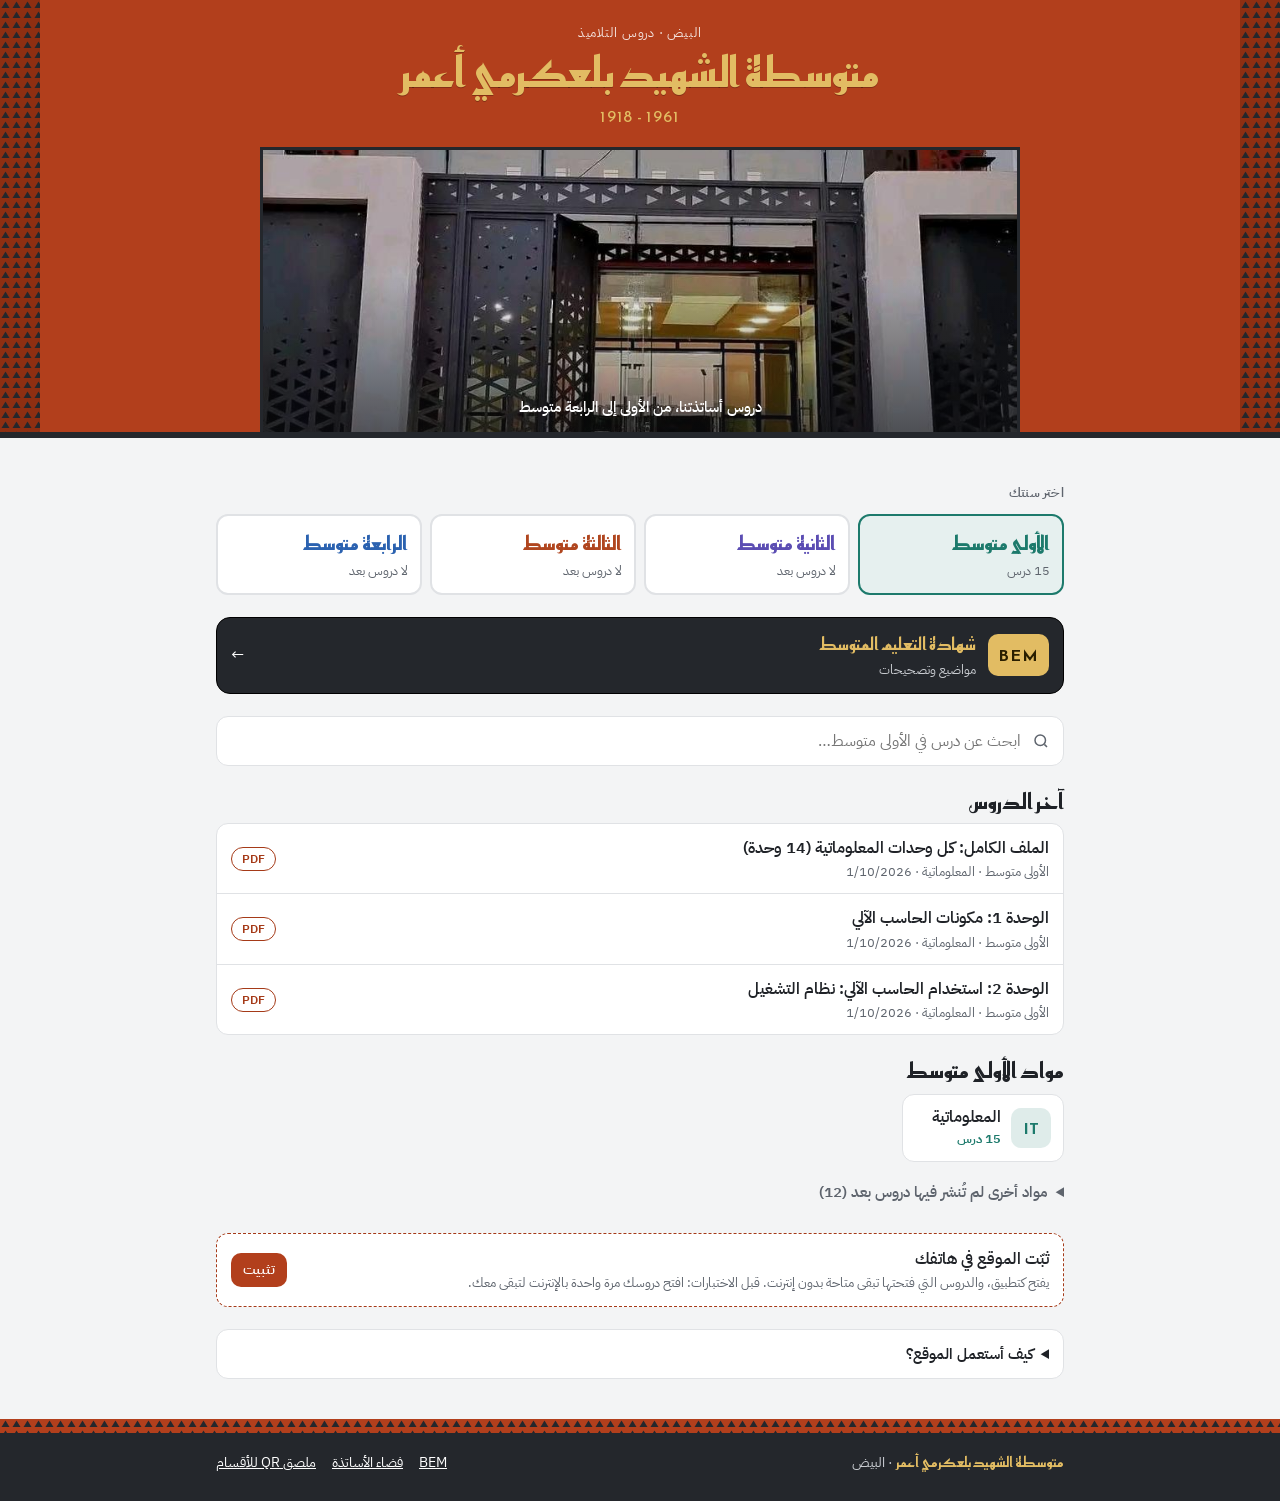
==== commit d4f727c5: "Server v4 + fixes from the risk review Server (google/Code.gs, v4, no new permissions): - read/write" ====
--- a/index.html
+++ b/index.html
@@ -16,9 +16,9 @@
 <link rel="preconnect" href="https://fonts.googleapis.com">
 <link rel="preconnect" href="https://fonts.gstatic.com" crossorigin>
 <link rel="stylesheet" href="https://fonts.googleapis.com/css2?family=IBM+Plex+Sans+Arabic:wght@400;500;600&family=Reem+Kufi:wght@600;700&display=swap">
-<link rel="stylesheet" href="style.css">
+<link rel="stylesheet" href="style.css?v=4">
 <script src="config.js"></script>
-<script src="common.js"></script>
+<script src="common.js?v=4"></script>
 </head>
 <body>
 <header class="facade">
@@ -54,7 +54,7 @@
   <section id="latest" hidden></section>
   <section id="view"><div class="skeleton"></div></section>
   <section class="install" id="install" hidden>
-    <span class="it"><b>ثبّت الموقع في هاتفك</b><small id="installHint">يفتح كتطبيق، والدروس التي فتحتها تبقى متاحة بدون إنترنت.</small></span>
+    <span class="it"><b>ثبّت الموقع في هاتفك</b><small id="installHint">يفتح كتطبيق، والدروس التي فتحتها تبقى متاحة بدون إنترنت. قبل الاختبارات: افتح دروسك مرة واحدة بالإنترنت لتبقى معك.</small></span>
     <button class="btn sm" id="installBtn" type="button">تثبيت</button>
   </section>
   <details class="help">
@@ -99,8 +99,9 @@
 function viewerHref(l){return"viewer.html?f="+encodeURIComponent(l.url)+"&t="+encodeURIComponent(l.title)+"&b=y"+l.year+"-"+l.subject}
 function openHref(l){return l.src==="api"?"lesson.html?id="+encodeURIComponent(l.apiId):isLocal(l.url)?viewerHref(l):l.url}
 function inSite(l){return l.src==="api"||isLocal(l.url)}
-function norm(s){return String(s||"").replace(/[ً-ْـ]/g,"").replace(/[أإآ]/g,"ا").replace(/ة/g,"ه").replace(/ى/g,"ي").replace(/\s+/g," ").trim().toLowerCase()}
-function digit(s){return String(s).replace(/[٠-٩]/g,function(c){return"٠١٢٣٤٥٦٧٨٩".indexOf(c)})}
+/* البحث: بدون تشكيل، أ/إ/آ = ا، ة = ه، ى = ي، و«٣» = «3» */
+function norm(s){return D.fold(s).replace(/\s+/g," ").trim()}
+function digit(s){return D.digits(s)}
 
 /* ---- الدروس المرفوعة على الموقع نفسه (ملف lessons.csv) ---- */
 function parseYear(v){v=norm(digit(v));var d=v.match(/[1-4]/);if(d)return +d[0];
@@ -199,45 +200,54 @@
   if(present.length>1)o+='<div class="chips" role="group" aria-label="نوع المحتوى"><button class="chip" data-act="type" data-t="" aria-pressed="'+(!ui.type)+'">الكل <small>'+all.length+'</small></button>'
    +present.map(function(t){var c=all.filter(function(l){return l.type===t.k}).length;return'<button class="chip" data-act="type" data-t="'+t.k+'" aria-pressed="'+(ui.type===t.k)+'">'+t.n+' <small>'+c+'</small></button>'}).join("")+'</div>';
   var list=ui.type?all.filter(function(l){return l.type===ui.type}):all;
-  var termed=list.some(function(l){return l.term>0});
-  o+='<div style="display:flex;flex-direction:column;gap:18px">';
-  [1,2,3,0].forEach(function(t){var T=list.filter(function(l){return l.term===t});if(!T.length)return;
-   o+='<section class="term">'+(termed?'<h3>'+(t?TERMS[t-1]:"دروس أخرى")+'</h3>':'');
-   var withUnit=T.filter(function(l){return l.unit});
-   if(!withUnit.length){o+=T.slice().sort(byNewest).map(function(l){return card(l,false)}).join("")}
-   else{
-    /* حسب المقطع: المقاطع بترتيبها، والدروس داخل المقطع بترتيب نشرها */
-    var units=[];withUnit.forEach(function(l){if(units.indexOf(l.unit)<0)units.push(l.unit)});
-    units.sort(function(a,b){return D.unitKey(a)-D.unitKey(b)||a.localeCompare(b,"ar")});
-    units.forEach(function(u){o+='<div class="unit"><h4 class="unit-h">'+esc(u)+'</h4>'+T.filter(function(l){return l.unit===u}).sort(byCourse).map(function(l){return card(l,false)}).join("")+'</div>'});
-    var rest=T.filter(function(l){return!l.unit});if(rest.length)o+='<div class="unit"><h4 class="unit-h">دروس أخرى</h4>'+rest.sort(byNewest).map(function(l){return card(l,false)}).join("")+'</div>';
-   }
-   o+='</section>'});
-  o+='</div>';
+  /* دروس السنة الدراسية الحالية أولًا، ودروس السنوات الماضية في «أرشيف» مطويّ */
+  var ys=D.yearStart(),cur=list.filter(function(l){return!l.date||l.date>=ys||l.type==="bem"||l.type==="bemc"}),old=list.filter(function(l){return cur.indexOf(l)<0});
+  if(cur.length)o+=terms(cur);
+  else o+='<div class="empty">لم تُنشر دروس هذه السنة الدراسية بعد. دروس السنوات الماضية في الأرشيف أدناه.</div>';
+  if(old.length)o+='<details class="archive" style="margin-top:18px"><summary>📦 أرشيف السنوات الماضية ('+old.length+')</summary><div class="list">'+old.slice().sort(byNewest).map(function(l){return card(l,false)}).join("")+'</div></details>';
  }
  $("view").innerHTML=o}
 
+function terms(list){var o="",termed=list.some(function(l){return l.term>0});
+ o+='<div style="display:flex;flex-direction:column;gap:18px">';
+ [1,2,3,0].forEach(function(t){var T=list.filter(function(l){return l.term===t});if(!T.length)return;
+  o+='<section class="term">'+(termed?'<h3>'+(t?TERMS[t-1]:"دروس أخرى")+'</h3>':'');
+  var withUnit=T.filter(function(l){return l.unit});
+  if(!withUnit.length){o+=T.slice().sort(byNewest).map(function(l){return card(l,false)}).join("")}
+  else{
+   /* حسب المقطع: المقاطع بترتيبها (رقم أو «الأول، الثاني…»)، والدروس داخل المقطع بترتيب نشرها */
+   var units=[];withUnit.forEach(function(l){if(units.indexOf(l.unit)<0)units.push(l.unit)});
+   units.sort(function(a,b){return D.unitKey(a)-D.unitKey(b)||a.localeCompare(b,"ar")});
+   units.forEach(function(u){o+='<div class="unit"><h4 class="unit-h">'+esc(u)+'</h4>'+T.filter(function(l){return l.unit===u}).sort(byCourse).map(function(l){return card(l,false)}).join("")+'</div>'});
+   var rest=T.filter(function(l){return!l.unit});if(rest.length)o+='<div class="unit"><h4 class="unit-h">دروس أخرى</h4>'+rest.sort(byNewest).map(function(l){return card(l,false)}).join("")+'</div>';
+  }
+  o+='</section>'});
+ return o+'</div>'}
+
 function render(){renderNews();renderYears();renderLatest();renderView();$("q").placeholder="ابحث عن درس في "+YEARS[ui.year-1].name+"…"}
-function go(){history.replaceState(null,"","#y"+ui.year+(ui.subj?"-"+ui.subj:""));render()}
+/* كل اختيار يُضاف إلى سجل التصفح: زر «رجوع» في الهاتف يعود خطوة داخل الموقع بدل الخروج منه */
+function go(){var h="#y"+ui.year+(ui.subj?"-"+ui.subj:"");if(location.hash!==h)history.pushState(null,"",h);render()}
+function fromHash(){var m=(location.hash||"").slice(1).match(/^y([1-4])(?:-([a-z]+))?$/);
+ if(m){ui.year=+m[1];ui.subj=m[2]&&subj(m[2])?m[2]:null}else ui.subj=null;ui.type="";render()}
 document.addEventListener("click",function(ev){var b=ev.target.closest("[data-act]");if(!b)return;var a=b.getAttribute("data-act");
  if(a==="year"){ui.year=+b.getAttribute("data-y");ui.subj=null;ui.type="";try{localStorage.setItem("doros-year",ui.year)}catch(e){}}
  else if(a==="subj"){ui.subj=b.getAttribute("data-k");ui.type="";ui.q="";$("q").value="";$("view").scrollIntoView({behavior:"smooth",block:"start"})}
  else if(a==="back"){ui.subj=null;ui.type=""}
  else if(a==="type"){ui.type=b.getAttribute("data-t")||"";renderView();return}
  go()});
-window.addEventListener("hashchange",function(){var m=(location.hash||"").slice(1).match(/^y([1-4])(?:-([a-z]+))?$/);if(!m)return;ui.year=+m[1];ui.subj=m[2]&&subj(m[2])?m[2]:null;render()});
+window.addEventListener("popstate",fromHash);window.addEventListener("hashchange",fromHash);
 $("q").addEventListener("input",function(){ui.q=this.value.trim();if(ui.q)ui.subj=null;renderLatest();renderView()});
 
 /* ---- التحميل: الدروس المحلية + دروس الأساتذة (نسخة الهاتف فورًا، ثم الخادم) ---- */
 var saved=D.apiOn()?D.cached():null,base=[],apiL=saved?mapApi(saved.lessons):[];
 function merge(){lessons=base.concat(apiL)}
 function notice(t,retry){$("error").innerHTML=t?'<div class="msg" role="status" style="display:flex;gap:10px;align-items:center;justify-content:space-between;flex-wrap:wrap"><span>'+t+'</span>'+(retry?'<button class="btn sm" id="retry" type="button">إعادة المحاولة</button>':'')+'</div>':'';
- var b=$("retry");if(b)b.onclick=function(){notice("");fetchApi()}}
-function fetchApi(){return D.lessons().then(function(L){apiL=mapApi(L);merge();render();notice(navigator.onLine?"":"أنت بدون إنترنت. المعروض آخر نسخة محفوظة في هاتفك.")},function(){
+ var b=$("retry");if(b)b.onclick=function(){notice("");fetchApi(true)}}
+function fetchApi(force){return D.lessons(force).then(function(L){apiL=mapApi(L);merge();render();notice(navigator.onLine?"":"أنت بدون إنترنت. المعروض آخر نسخة محفوظة في هاتفك.")},function(){
  if(!navigator.onLine)notice(saved?"أنت بدون إنترنت. المعروض آخر نسخة محفوظة في هاتفك.":"أنت بدون إنترنت. اتصل ثم أعد المحاولة.",true);
  else if(saved)notice("الخادم مشغول الآن، والمعروض هو آخر نسخة محفوظة في هاتفك.",true);
  else notice("تعذّر تحميل دروس الأساتذة (الخادم مشغول أو الاتصال ضعيف).",true)})}
-render();
+render();D.inAppNote(document.querySelector("main"));
 fetch("lessons.csv?t="+Date.now(),{cache:"no-store"}).then(function(r){if(!r.ok)throw 0;return r.text()}).then(function(t){return fromRows(parseCSV(t))},function(){return[]})
  .then(function(L){base=L;merge();loaded=true;render()});
 if(D.apiOn())fetchApi();
@@ -245,7 +255,7 @@
 /* ---- التثبيت كتطبيق ---- */
 if(!D.standalone()){
  D.onInstallable(function(){$("install").hidden=false});
- if(D.isIOS()){$("install").hidden=false;$("installBtn").hidden=true;$("installHint").textContent="في Safari: اضغط زر المشاركة ⬆️ ثم «إضافة إلى الشاشة الرئيسية».";}
+ if(D.isIOS()){$("install").hidden=false;$("installBtn").hidden=true;$("installHint").textContent="في Safari: اضغط زر المشاركة ⬆️ ثم «إضافة إلى الشاشة الرئيسية». قبل الاختبارات: افتح دروسك مرة واحدة بالإنترنت لتبقى معك.";}
  $("installBtn").onclick=function(){D.install().then(function(ok){if(ok)$("install").hidden=true})};
 }
 })();
--- a/style.css
+++ b/style.css
@@ -146,6 +146,8 @@
 .seg label{position:relative;border:1px solid var(--line);border-radius:10px;padding:8px 4px;text-align:center;cursor:pointer;font-size:.9rem;background:var(--surface)}
 .seg input{position:absolute;inset:0;width:100%;height:100%;margin:0;opacity:0;cursor:pointer}
 .seg input:checked+span{color:var(--brick-ink);font-weight:700}
+/* «.on» يضعه الموقع بنفسه: للمتصفحات القديمة التي لا تعرف :has (قاعدة منفصلة، وإلا تُهمل كلها) */
+.seg label.on{border-color:var(--brick-ink);background:rgba(178,63,28,.08);background:color-mix(in srgb,var(--brick-ink) 8%,var(--surface))}
 .seg label:has(input:checked){border-color:var(--brick-ink);background:color-mix(in srgb,var(--brick-ink) 8%,var(--surface))}
 .seg label:has(input:focus-visible){outline:3px solid var(--gold);outline-offset:2px}
 .rows{display:flex;flex-direction:column;gap:8px}
@@ -196,3 +198,14 @@
 .sharebar{display:flex;gap:8px;flex-wrap:wrap}
 .btn.wa{background:#1F8F4E}
 .btn.wa:hover{background:#18763F}
+
+/* عناوين وشروح بلغات مختلفة (فرنسية، إنجليزية): كل فقرة تأخذ اتجاه لغتها */
+.lesson h4,.lesson .note,.mini b,.nitem b,.nitem p,.head h2,.explain,.unit-h,.mrow h4{unicode-bidi:plaintext}
+/* تنبيه المتصفح داخل التطبيقات */
+.msg.inapp{display:flex;gap:10px;align-items:flex-start;justify-content:space-between}
+.msg.inapp button{background:none;border:0;color:inherit;font-size:1.3rem;line-height:1;cursor:pointer;padding:0 4px}
+/* أرشيف السنوات الماضية */
+details.archive{border:1px dashed var(--line);border-radius:12px;padding:10px 12px;background:var(--surface)}
+details.archive>summary{cursor:pointer;font-weight:600;color:var(--muted)}
+details.archive[open]>summary{margin-bottom:10px}
+details.archive .list{display:flex;flex-direction:column;gap:10px}
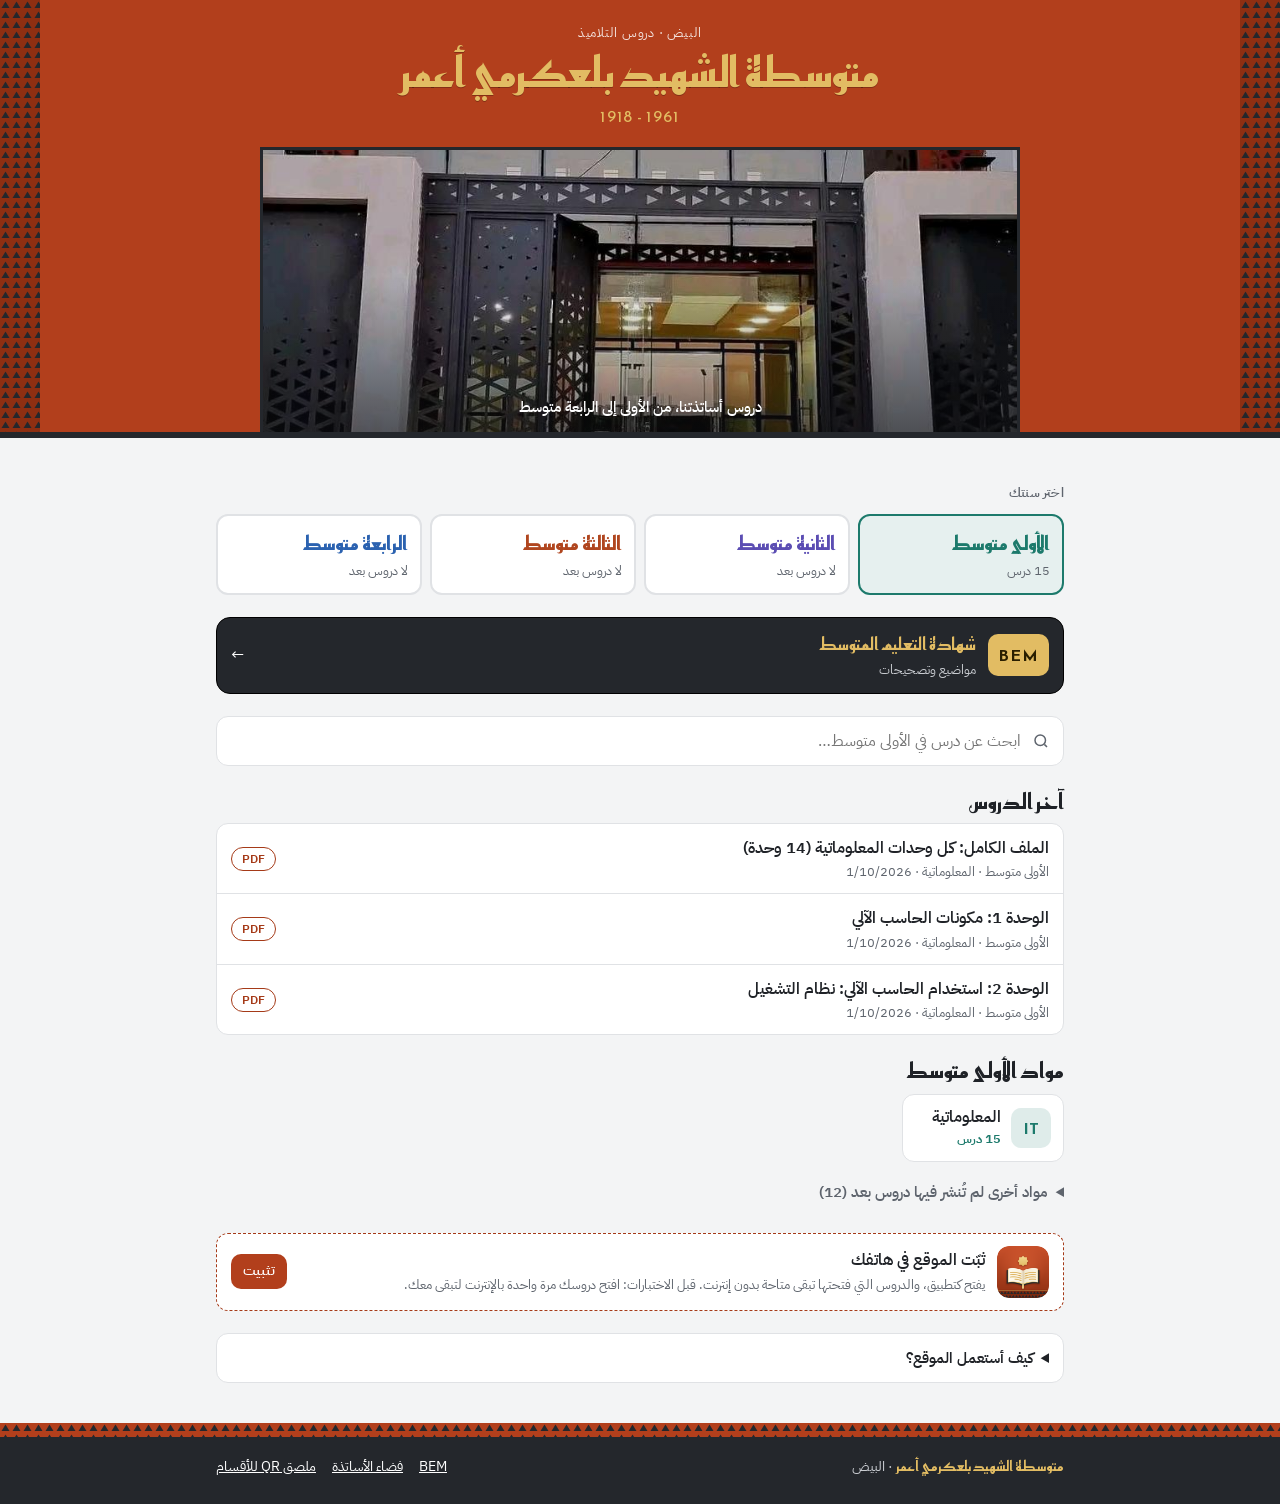
==== commit cee39302: "New app icon: open book, gold star and the school gate's lattice - full icon set: any (192/512), mas" ====
--- a/index.html
+++ b/index.html
@@ -11,12 +11,13 @@
 <meta property="og:type" content="website">
 <meta name="theme-color" content="#B23F1C">
 <link rel="manifest" href="manifest.webmanifest">
-<link rel="icon" href="icons/icon-192.png" type="image/png">
-<link rel="apple-touch-icon" href="icons/icon-192.png">
+<link rel="icon" href="icons/favicon.svg" type="image/svg+xml">
+<link rel="icon" href="icons/favicon-32.png" sizes="32x32" type="image/png">
+<link rel="apple-touch-icon" href="icons/app-touch-180.png">
 <link rel="preconnect" href="https://fonts.googleapis.com">
 <link rel="preconnect" href="https://fonts.gstatic.com" crossorigin>
 <link rel="stylesheet" href="https://fonts.googleapis.com/css2?family=IBM+Plex+Sans+Arabic:wght@400;500;600&family=Reem+Kufi:wght@600;700&display=swap">
-<link rel="stylesheet" href="style.css?v=4">
+<link rel="stylesheet" href="style.css?v=5">
 <script src="config.js"></script>
 <script src="common.js?v=4"></script>
 </head>
@@ -54,6 +55,7 @@
   <section id="latest" hidden></section>
   <section id="view"><div class="skeleton"></div></section>
   <section class="install" id="install" hidden>
+    <img class="iico" src="icons/app-192.png" width="52" height="52" alt="">
     <span class="it"><b>ثبّت الموقع في هاتفك</b><small id="installHint">يفتح كتطبيق، والدروس التي فتحتها تبقى متاحة بدون إنترنت. قبل الاختبارات: افتح دروسك مرة واحدة بالإنترنت لتبقى معك.</small></span>
     <button class="btn sm" id="installBtn" type="button">تثبيت</button>
   </section>
--- a/style.css
+++ b/style.css
@@ -192,7 +192,8 @@
 .pill.t-ex{color:var(--y1)}.pill.t-devoir{color:var(--y2)}.pill.t-exam{color:var(--danger)}.pill.t-corr{color:var(--ok)}
 .pill.t-bem,.pill.t-bemc{background:var(--charcoal);color:var(--gold);border-color:var(--charcoal)}
 .install{display:flex;align-items:center;justify-content:space-between;gap:12px;background:var(--surface);border:1px dashed var(--brick-ink);border-radius:12px;padding:12px 14px}
-.install .it{display:flex;flex-direction:column;min-width:0}
+.install .it{display:flex;flex-direction:column;min-width:0;flex:1}
+.install .iico{flex:none;width:52px;height:52px;border-radius:12px}
 .install .it b{font-weight:600}
 .install .it small{color:var(--muted);font-size:.84rem}
 .sharebar{display:flex;gap:8px;flex-wrap:wrap}
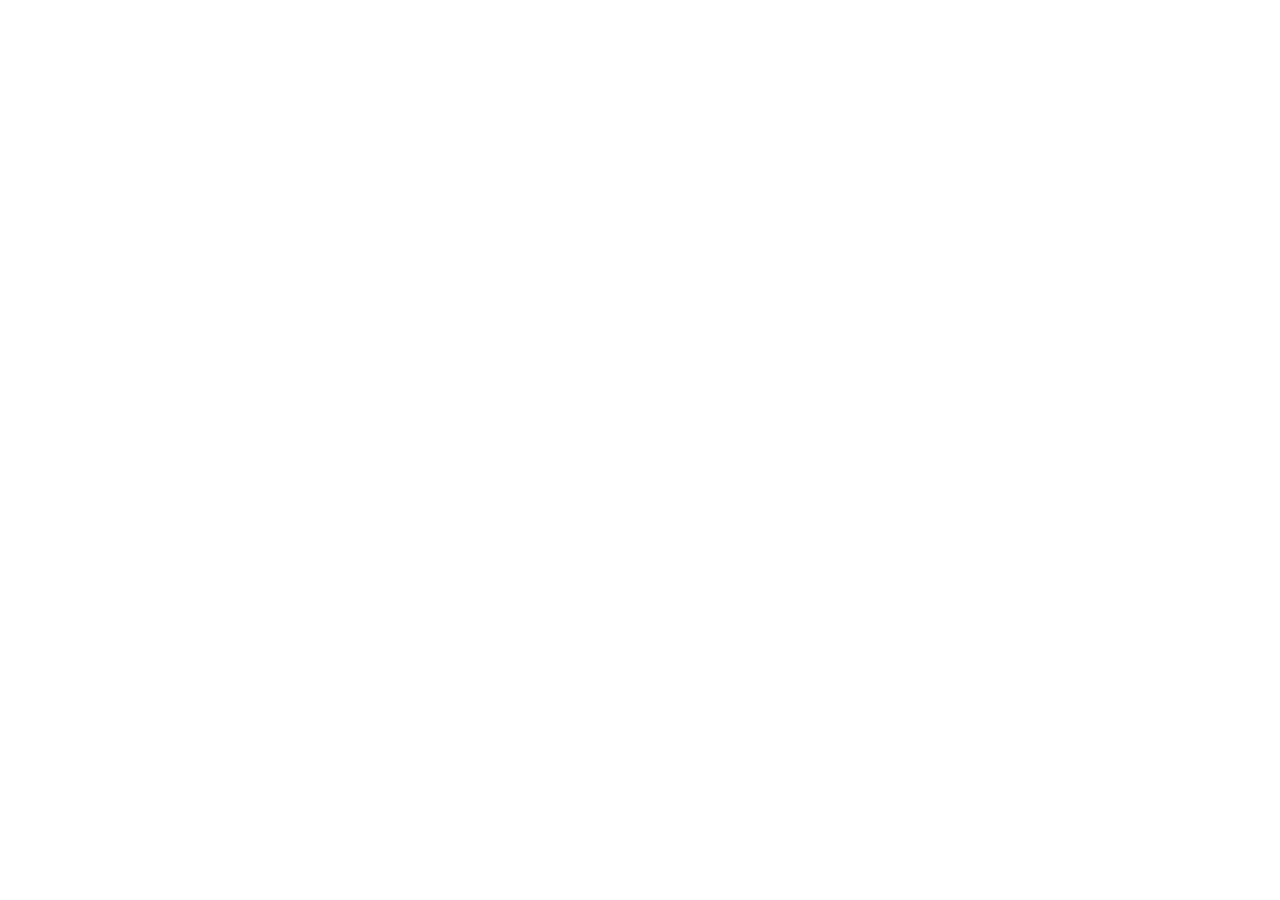
==== commit 8fe06470: "Site moved to https://belakermi.github.io/ — redirect every old link - every page (and 404.html for " ====
--- a/index.html
+++ b/index.html
@@ -2,265 +2,27 @@
 <html lang="ar" dir="rtl">
 <head>
 <meta charset="utf-8">
-<meta name="viewport" content="width=device-width,initial-scale=1,viewport-fit=cover">
-<title>دروس متوسطة الشهيد بلعكرمي أعمر</title>
-<meta name="description" content="دروس الأساتذة لتلاميذ متوسطة الشهيد بلعكرمي أعمر، البيض. من الأولى إلى الرابعة متوسط، ومواضيع شهادة التعليم المتوسط.">
-<meta property="og:title" content="دروس متوسطة الشهيد بلعكرمي أعمر">
-<meta property="og:description" content="كل دروس الأساتذة في مكان واحد، من الأولى إلى الرابعة متوسط.">
-<meta property="og:image" content="https://hhaziz32.github.io/doros-school-belakermi/img/og.jpg">
-<meta property="og:type" content="website">
-<meta name="theme-color" content="#B23F1C">
-<link rel="manifest" href="manifest.webmanifest">
-<link rel="icon" href="icons/favicon.svg" type="image/svg+xml">
-<link rel="icon" href="icons/favicon-32.png" sizes="32x32" type="image/png">
-<link rel="apple-touch-icon" href="icons/app-touch-180.png">
-<link rel="preconnect" href="https://fonts.googleapis.com">
-<link rel="preconnect" href="https://fonts.gstatic.com" crossorigin>
-<link rel="stylesheet" href="https://fonts.googleapis.com/css2?family=IBM+Plex+Sans+Arabic:wght@400;500;600&family=Reem+Kufi:wght@600;700&display=swap">
-<link rel="stylesheet" href="style.css?v=5">
-<script src="config.js"></script>
-<script src="common.js?v=4"></script>
+<meta name="viewport" content="width=device-width,initial-scale=1">
+<title>انتقل الموقع · متوسطة الشهيد بلعكرمي أعمر</title>
+<meta name="robots" content="noindex">
+<link rel="canonical" href="https://belakermi.github.io/">
+<script>
+/* انتقل الموقع إلى belakermi.github.io: نحوّل الزائر إلى الصفحة نفسها (مع رقم الدرس) في العنوان الجديد */
+(function () {
+  var base = "https://belakermi.github.io/";
+  var path = location.pathname.replace(/^\/doros-school-belakermi\/?/, "").replace(/^\/+/, "");
+  if (path === "index.html") path = "";
+  location.replace(base + path + location.search + location.hash);
+})();
+</script>
+<meta http-equiv="refresh" content="1;url=https://belakermi.github.io/">
+<style>
+  body{margin:0;font:18px/1.7 system-ui,"Segoe UI",Tahoma,sans-serif;background:#F3F4F5;color:#1F2227;text-align:center;padding:48px 16px}
+  a{color:#A53A18;font-weight:600;font-size:1.2rem}
+</style>
 </head>
 <body>
-<header class="facade">
-  <div class="panel" aria-hidden="true"></div>
-  <div class="inner">
-    <span class="eyebrow" id="place">البيض · دروس التلاميذ</span>
-    <h1 id="school">متوسطة الشهيد بلعكرمي أعمر</h1>
-    <span class="dates" id="dates">1918 - 1961</span>
-    <div class="glass">
-      <img src="img/school.jpg" alt="مدخل متوسطة الشهيد بلعكرمي أعمر" width="900" height="1301" fetchpriority="high">
-      <span>دروس أساتذتنا، من الأولى إلى الرابعة متوسط</span>
-    </div>
-  </div>
-  <div class="panel" aria-hidden="true"></div>
-</header>
-
-<main>
-  <div id="error"></div>
-  <section id="news" hidden aria-label="إعلانات المؤسسة"></section>
-  <section style="display:flex;flex-direction:column;gap:10px">
-    <span class="label">اختر سنتك</span>
-    <nav class="years" id="years" aria-label="السنوات"></nav>
-  </section>
-  <a class="bem-banner" id="bem" href="bem.html" hidden>
-    <span class="bem-badge" aria-hidden="true">BEM</span>
-    <span class="bt"><b>شهادة التعليم المتوسط</b><small id="bemc">مواضيع وتصحيحات</small></span>
-    <span aria-hidden="true">←</span>
-  </a>
-  <div class="search">
-    <svg viewBox="0 0 24 24" fill="none" stroke="currentColor" stroke-width="2" aria-hidden="true"><circle cx="11" cy="11" r="7"/><path d="M20 20l-3.5-3.5"/></svg>
-    <input id="q" type="search" placeholder="ابحث عن درس في هذه السنة…" aria-label="ابحث عن درس" autocomplete="off">
-  </div>
-  <section id="latest" hidden></section>
-  <section id="view"><div class="skeleton"></div></section>
-  <section class="install" id="install" hidden>
-    <img class="iico" src="icons/app-192.png" width="52" height="52" alt="">
-    <span class="it"><b>ثبّت الموقع في هاتفك</b><small id="installHint">يفتح كتطبيق، والدروس التي فتحتها تبقى متاحة بدون إنترنت. قبل الاختبارات: افتح دروسك مرة واحدة بالإنترنت لتبقى معك.</small></span>
-    <button class="btn sm" id="installBtn" type="button">تثبيت</button>
-  </section>
-  <details class="help">
-    <summary>كيف أستعمل الموقع؟</summary>
-    <ol>
-      <li>اضغط على سنتك.</li>
-      <li>اختر المادة، أو اكتب اسم الدرس في خانة البحث.</li>
-      <li>اختر النوع إن أردت: درس، تمارين، فرض، اختبار، تصحيح.</li>
-      <li>اضغط «افتح الدرس» ليفتح الملف أو الفيديو.</li>
-      <li>إذا لم يفتح الدرس، اطلب المساعدة من أستاذك أو وليّك.</li>
-    </ol>
-  </details>
-</main>
-
-<footer>
-  <div class="strip" aria-hidden="true"></div>
-  <div class="in">
-    <span><b id="fschool">متوسطة الشهيد بلعكرمي أعمر</b> · <span id="fplace">البيض</span></span>
-    <span style="display:flex;gap:16px;flex-wrap:wrap"><a href="bem.html">BEM</a><a href="teacher.html">فضاء الأساتذة</a><a href="poster.html">ملصق QR للأقسام</a></span>
-  </div>
-</footer>
-
-<script>
-(function(){
-var SUBJ=D.SUBJ,YEARS=D.YEARS,TERMS=D.TERMS,esc=D.esc,fmt=D.fmt,isNew=D.isNew,subj=D.subj;
-var KIND={video:"فيديو",file:"ملف",link:"رابط",pdf:"PDF"};
-var $=function(id){return document.getElementById(id)};
-var lessons=[],loaded=false,ui={year:1,subj:null,q:"",type:""};
-
-$("school").textContent=$("fschool").textContent=SITE.name;
-$("dates").textContent=SITE.dates||"";$("dates").hidden=!SITE.dates;
-$("place").textContent=(SITE.place?SITE.place+" · ":"")+"دروس التلاميذ";$("fplace").textContent=SITE.place||"";
-
-var hm=(location.hash||"").slice(1).match(/^y([1-4])(?:-([a-z]+))?$/);
-if(hm){ui.year=+hm[1];if(hm[2]&&subj(hm[2]))ui.subj=hm[2]}
-else{try{var sy=+localStorage.getItem("doros-year");if(sy>=1&&sy<=4)ui.year=sy}catch(e){}}
-
-function kind(u){if(isLocal(u))return"pdf";if(/youtu\.?be/i.test(u))return"video";if(/\.pdf($|[?#])/i.test(u)||/(drive|docs)\.google\./i.test(u))return"file";return"link"}
-function safeUrl(u){return typeof u==="string"&&/^https:\/\/\S+$/i.test(u)}
-function isLocal(u){return typeof u==="string"&&/^lessons\/[A-Za-z0-9_\/.-]+\.pdf$/i.test(u)&&u.indexOf("..")<0}
-function okUrl(u){return safeUrl(u)||isLocal(u)}
-function viewerHref(l){return"viewer.html?f="+encodeURIComponent(l.url)+"&t="+encodeURIComponent(l.title)+"&b=y"+l.year+"-"+l.subject}
-function openHref(l){return l.src==="api"?"lesson.html?id="+encodeURIComponent(l.apiId):isLocal(l.url)?viewerHref(l):l.url}
-function inSite(l){return l.src==="api"||isLocal(l.url)}
-/* البحث: بدون تشكيل، أ/إ/آ = ا، ة = ه، ى = ي، و«٣» = «3» */
-function norm(s){return D.fold(s).replace(/\s+/g," ").trim()}
-function digit(s){return D.digits(s)}
-
-/* ---- الدروس المرفوعة على الموقع نفسه (ملف lessons.csv) ---- */
-function parseYear(v){v=norm(digit(v));var d=v.match(/[1-4]/);if(d)return +d[0];
- if(/اول/.test(v))return 1;if(/ثاني/.test(v))return 2;if(/ثالث/.test(v))return 3;if(/رابع/.test(v))return 4;return 0}
-function parseTerm(v){var t=parseYear(v);return t>=1&&t<=3?t:0}
-function parseSubj(v){v=norm(v);if(!v)return null;
- for(var i=0;i<SUBJ.length;i++){var n=norm(SUBJ[i].n);if(n===v||n.indexOf(v)>=0||v.indexOf(n.replace(/^(اللغه|التربيه|العلوم) /,""))>=0)return SUBJ[i].k}
- var alias={"فيزياء":"phy","طبيعيه":"sci","تاريخ":"hist","اسلاميه":"isl","مدنيه":"civ","انجليزيه":"en","فرنسيه":"fr","عربيه":"ar","معلوماتيه":"info","رياضيات":"math"};
- for(var a in alias)if(v.indexOf(a)>=0)return alias[a];return null}
-function parseDate(v){v=digit(String(v||"").trim());var a=v.match(/^(\d{4})[-\/](\d{1,2})[-\/](\d{1,2})/);if(a)return a[1]+"-"+a[2].padStart(2,"0")+"-"+a[3].padStart(2,"0");
- var b=v.match(/^(\d{1,2})[\/.-](\d{1,2})[\/.-](\d{4})/);if(b)return b[3]+"-"+b[2].padStart(2,"0")+"-"+b[1].padStart(2,"0");return""}
-function parseCSV(t){var rows=[],row=[],f="",q=false;t=String(t).replace(/^﻿/,"");
- for(var i=0;i<t.length;i++){var c=t[i];
-  if(q){if(c==='"'){if(t[i+1]==='"'){f+='"';i++}else q=false}else f+=c}
-  else if(c==='"')q=true;else if(c===","){row.push(f);f=""}
-  else if(c==="\n"||c==="\r"){if(c==="\r"&&t[i+1]==="\n")i++;row.push(f);rows.push(row);row=[];f=""}
-  else f+=c}
- if(f!==""||row.length){row.push(f);rows.push(row)}return rows}
-function fromRows(rows){if(!rows.length)return[];
- var H=rows[0].map(norm),col=function(){for(var i=0;i<arguments.length;i++){var k=norm(arguments[i]);for(var j=0;j<H.length;j++)if(H[j].indexOf(k)>=0)return j}return-1};
- var cY=col("السنه"),cS=col("الماده"),cT=col("الفصل"),cN=col("عنوان"),cU=col("الرابط"),cP=col("الاستاذ"),cO=col("ملاحظه"),cD=col("التاريخ"),cR=col("الترتيب");
- var out=[];
- rows.slice(1).forEach(function(r,i){var g=function(c){return c>=0&&r[c]!=null?String(r[c]).trim():""};
-  var l={src:"csv",id:"a"+String(i).padStart(5,"0"),year:parseYear(g(cY)),subject:parseSubj(g(cS)),term:parseTerm(g(cT)),title:g(cN),url:g(cU),teacher:g(cP),note:g(cO),
-   date:parseDate(g(cD)),order:(function(x){x=parseInt(digit(x),10);return isNaN(x)?null:x})(g(cR)),type:"lesson",unit:"",files:[],videos:[],text:""};
-  if(l.year&&l.subject&&l.title&&okUrl(l.url))out.push(l)});
- return out}
-
-/* ---- دروس الأساتذة (من الخادم) ---- */
-function mapApi(L){return L.map(function(x){return{src:"api",apiId:x.id,id:"c"+String(x.ts||0).padStart(15,"0"),year:+x.year,subject:x.subject,term:+x.term||0,
- title:x.title,text:x.text||"",note:"",url:"",teacher:x.teacher||"",date:x.date||"",order:null,files:x.files||[],videos:x.videos||[],type:D.typeOf(x),unit:x.unit||""}})
- .filter(function(l){return l.year>=1&&l.year<=4&&subj(l.subject)})}
-
-function byNewest(a,b){return(b.date||"").localeCompare(a.date||"")||((a.order!=null&&b.order!=null)?a.order-b.order:0)||b.id.localeCompare(a.id)}
-function byCourse(a,b){return(a.date||"").localeCompare(b.date||"")||((a.order!=null&&b.order!=null)?a.order-b.order:0)||a.id.localeCompare(b.id)}
-function inYear(y){return lessons.filter(function(l){return l.year===y})}
-function count(y,s){return lessons.filter(function(l){return l.year===y&&(!s||l.subject===s)}).length}
-
-function pills(l){var o="";if(isNew(l.date))o+='<span class="pill new">جديد</span>';
- if(l.type&&l.type!=="lesson")o+='<span class="pill t-'+l.type+'">'+esc(D.typeName(l.type))+'</span>';
- if(l.src==="api"){if(l.files.length)o+='<span class="pill pdf">'+(l.files.length===1?"ملف":l.files.length===2?"ملفان":l.files.length+" ملفات")+'</span>';
-  if(l.videos.length)o+='<span class="pill video">'+(l.videos.length===1?"فيديو":l.videos.length+" فيديو")+'</span>';
-  if(!l.files.length&&!l.videos.length)o+='<span class="pill link">شرح</span>'}
- else{var k=kind(l.url);o+='<span class="pill '+k+'">'+KIND[k]+'</span>'}
- return o}
-function card(l,showWhere){var meta=[],s=subj(l.subject);
- if(l.unit)meta.push(esc(l.unit));if(l.teacher)meta.push("الأستاذ(ة): "+esc(l.teacher));if(l.date)meta.push(fmt(l.date));
- var o='<article class="lesson">'+(showWhere?'<span class="where">'+esc(YEARS[l.year-1].name)+' · '+esc(s.n)+'</span>':"")
-  +'<div class="row"><h4>'+esc(l.title)+'</h4><span class="tags">'+pills(l)+'</span></div>'
-  +(meta.length?'<div class="meta">'+meta.map(function(x){return"<span>"+x+"</span>"}).join("<span>·</span>")+'</div>':"")
-  +(l.text?'<p class="note excerpt">'+esc(l.text)+'</p>':"")+(l.note?'<p class="note">'+esc(l.note)+'</p>':"");
- if(l.src==="api")o+='<a class="open" href="'+esc(openHref(l))+'">افتح الدرس</a>';
- else if(isLocal(l.url))o+='<div class="acts"><a class="open" href="'+esc(viewerHref(l))+'">اعرض الدرس</a><a class="dl" href="'+esc(l.url)+'" download>تحميل ⤓</a></div>';
- else o+='<a class="open" href="'+esc(l.url)+'" target="_blank" rel="noopener">افتح الدرس ↗</a>';
- return o+'</article>'}
-
-/* ---- إعلانات المؤسسة ---- */
-function renderNews(){var N=D.activeNews(D.news()),el=$("news");
- if(!N.length){el.hidden=true;el.innerHTML="";return}
- el.hidden=false;el.innerHTML='<div class="news">'+N.map(function(n){return'<article class="nitem'+(n.pinned?' pin':'')+'"><div class="nh"><b>'+(n.pinned?'<span aria-hidden="true">📌 </span>':'')+esc(n.title)+'</b><small>'+fmt(n.date)+'</small></div>'+(n.text?'<p>'+esc(n.text)+'</p>':'')+'</article>'}).join("")+'</div>'}
-
-function renderYears(){var o="";
- YEARS.forEach(function(y){var c=count(y.n);o+='<button class="year" data-act="year" data-y="'+y.n+'" aria-pressed="'+(ui.year===y.n)+'"><b>'+y.name+'</b><span>'+(loaded?(c?c+" درس":"لا دروس بعد"):"…")+'</span></button>'});
- $("years").innerHTML=o;
- var bem=lessons.filter(function(l){return l.type==="bem"||l.type==="bemc"}).length;
- $("bem").hidden=!(ui.year===4||bem>0);$("bemc").textContent=bem?bem+" موضوع وتصحيح":"مواضيع وتصحيحات";}
-
-function renderLatest(){var L=lessons.slice().sort(byNewest).slice(0,3),el=$("latest");
- if(!L.length||ui.subj||ui.q){el.hidden=true;return}
- el.hidden=false;el.innerHTML='<div class="sec-h" style="margin-bottom:8px"><h2>آخر الدروس</h2></div><div class="minis">'+L.map(function(l){
-  return'<a class="mini" href="'+esc(openHref(l))+'"'+(inSite(l)?'':' target="_blank" rel="noopener"')+'><span class="mt"><b>'+esc(l.title)+'</b><small>'+esc(YEARS[l.year-1].name)+' · '+esc(subj(l.subject).n)+(l.date?' · '+fmt(l.date):'')+'</small></span><span class="tags">'+miniPill(l)+'</span></a>'}).join("")+'</div>'}
-function miniPill(l){if(isNew(l.date))return'<span class="pill new">جديد</span>';if(l.type&&l.type!=="lesson")return'<span class="pill t-'+l.type+'">'+esc(D.typeName(l.type))+'</span>';
- if(l.src==="api")return l.videos.length&&!l.files.length?'<span class="pill video">فيديو</span>':l.files.length?'<span class="pill pdf">ملف</span>':'<span class="pill link">شرح</span>';var k=kind(l.url);return'<span class="pill '+k+'">'+KIND[k]+'</span>'}
-
-function subjBtn(s,c){return'<button class="subj'+(c?" has":"")+'" data-act="subj" data-k="'+s.k+'" style="--yc:var(--y'+ui.year+')"><span class="glyph" aria-hidden="true">'+esc(s.g)+'</span><span class="t"><b>'+s.n+'</b><small>'+(c?c+" درس":"لا دروس بعد")+'</small></span></button>'}
-
-function renderView(){var o="",yname=YEARS[ui.year-1].name;
- if(!loaded){$("view").innerHTML='<div class="list"><div class="skeleton"></div><div class="skeleton"></div></div>';return}
- if(ui.q){var q=norm(ui.q),R=inYear(ui.year).filter(function(l){return norm(l.title+" "+l.note+" "+l.text+" "+l.unit+" "+l.teacher+" "+subj(l.subject).n+" "+D.typeName(l.type)).indexOf(q)>=0}).sort(byNewest);
-  o='<div class="sec-h"><h2>نتائج البحث في '+yname+'</h2></div>';
-  o+=R.length?'<div class="list" style="margin-top:10px">'+R.map(function(l){return card(l,true)}).join("")+'</div>':'<div class="empty" style="margin-top:10px">لا يوجد درس بهذا الاسم في '+yname+'.</div>';
- }else if(!ui.subj){
-  /* المواد التي فيها دروس أولًا، والباقي مطويّ */
-  var full=SUBJ.filter(function(s){return count(ui.year,s.k)}),empty=SUBJ.filter(function(s){return!count(ui.year,s.k)});
-  o='<div class="sec-h" style="margin-bottom:10px"><h2>مواد '+yname+'</h2></div>';
-  if(full.length)o+='<div class="subjects">'+full.map(function(s){return subjBtn(s,count(ui.year,s.k))}).join("")+'</div>';
-  else o+='<div class="empty">لم تُنشر دروس لهذه السنة بعد. ستظهر هنا فور نشرها.</div>';
-  if(empty.length)o+='<details class="more-subj"'+(full.length?'':' open')+'><summary>مواد أخرى لم تُنشر فيها دروس بعد ('+empty.length+')</summary><div class="subjects">'+empty.map(function(s){return subjBtn(s,0)}).join("")+'</div></details>';
- }else{
-  var s=subj(ui.subj),all=lessons.filter(function(l){return l.year===ui.year&&l.subject===ui.subj});
-  o='<div class="sec-h" style="margin-bottom:12px"><h2>'+s.n+' · '+yname+'</h2><button class="back" data-act="back">→ كل المواد</button></div>';
-  if(!all.length){o+='<div class="empty">لم يُضِف الأستاذ دروسًا لهذه المادة بعد. عُد لاحقًا.</div>';$("view").innerHTML=o;return}
-  /* أزرار التصفية حسب النوع */
-  var present=D.TYPES.filter(function(t){return all.some(function(l){return l.type===t.k})});
-  if(ui.type&&!present.some(function(t){return t.k===ui.type}))ui.type="";
-  if(present.length>1)o+='<div class="chips" role="group" aria-label="نوع المحتوى"><button class="chip" data-act="type" data-t="" aria-pressed="'+(!ui.type)+'">الكل <small>'+all.length+'</small></button>'
-   +present.map(function(t){var c=all.filter(function(l){return l.type===t.k}).length;return'<button class="chip" data-act="type" data-t="'+t.k+'" aria-pressed="'+(ui.type===t.k)+'">'+t.n+' <small>'+c+'</small></button>'}).join("")+'</div>';
-  var list=ui.type?all.filter(function(l){return l.type===ui.type}):all;
-  /* دروس السنة الدراسية الحالية أولًا، ودروس السنوات الماضية في «أرشيف» مطويّ */
-  var ys=D.yearStart(),cur=list.filter(function(l){return!l.date||l.date>=ys||l.type==="bem"||l.type==="bemc"}),old=list.filter(function(l){return cur.indexOf(l)<0});
-  if(cur.length)o+=terms(cur);
-  else o+='<div class="empty">لم تُنشر دروس هذه السنة الدراسية بعد. دروس السنوات الماضية في الأرشيف أدناه.</div>';
-  if(old.length)o+='<details class="archive" style="margin-top:18px"><summary>📦 أرشيف السنوات الماضية ('+old.length+')</summary><div class="list">'+old.slice().sort(byNewest).map(function(l){return card(l,false)}).join("")+'</div></details>';
- }
- $("view").innerHTML=o}
-
-function terms(list){var o="",termed=list.some(function(l){return l.term>0});
- o+='<div style="display:flex;flex-direction:column;gap:18px">';
- [1,2,3,0].forEach(function(t){var T=list.filter(function(l){return l.term===t});if(!T.length)return;
-  o+='<section class="term">'+(termed?'<h3>'+(t?TERMS[t-1]:"دروس أخرى")+'</h3>':'');
-  var withUnit=T.filter(function(l){return l.unit});
-  if(!withUnit.length){o+=T.slice().sort(byNewest).map(function(l){return card(l,false)}).join("")}
-  else{
-   /* حسب المقطع: المقاطع بترتيبها (رقم أو «الأول، الثاني…»)، والدروس داخل المقطع بترتيب نشرها */
-   var units=[];withUnit.forEach(function(l){if(units.indexOf(l.unit)<0)units.push(l.unit)});
-   units.sort(function(a,b){return D.unitKey(a)-D.unitKey(b)||a.localeCompare(b,"ar")});
-   units.forEach(function(u){o+='<div class="unit"><h4 class="unit-h">'+esc(u)+'</h4>'+T.filter(function(l){return l.unit===u}).sort(byCourse).map(function(l){return card(l,false)}).join("")+'</div>'});
-   var rest=T.filter(function(l){return!l.unit});if(rest.length)o+='<div class="unit"><h4 class="unit-h">دروس أخرى</h4>'+rest.sort(byNewest).map(function(l){return card(l,false)}).join("")+'</div>';
-  }
-  o+='</section>'});
- return o+'</div>'}
-
-function render(){renderNews();renderYears();renderLatest();renderView();$("q").placeholder="ابحث عن درس في "+YEARS[ui.year-1].name+"…"}
-/* كل اختيار يُضاف إلى سجل التصفح: زر «رجوع» في الهاتف يعود خطوة داخل الموقع بدل الخروج منه */
-function go(){var h="#y"+ui.year+(ui.subj?"-"+ui.subj:"");if(location.hash!==h)history.pushState(null,"",h);render()}
-function fromHash(){var m=(location.hash||"").slice(1).match(/^y([1-4])(?:-([a-z]+))?$/);
- if(m){ui.year=+m[1];ui.subj=m[2]&&subj(m[2])?m[2]:null}else ui.subj=null;ui.type="";render()}
-document.addEventListener("click",function(ev){var b=ev.target.closest("[data-act]");if(!b)return;var a=b.getAttribute("data-act");
- if(a==="year"){ui.year=+b.getAttribute("data-y");ui.subj=null;ui.type="";try{localStorage.setItem("doros-year",ui.year)}catch(e){}}
- else if(a==="subj"){ui.subj=b.getAttribute("data-k");ui.type="";ui.q="";$("q").value="";$("view").scrollIntoView({behavior:"smooth",block:"start"})}
- else if(a==="back"){ui.subj=null;ui.type=""}
- else if(a==="type"){ui.type=b.getAttribute("data-t")||"";renderView();return}
- go()});
-window.addEventListener("popstate",fromHash);window.addEventListener("hashchange",fromHash);
-$("q").addEventListener("input",function(){ui.q=this.value.trim();if(ui.q)ui.subj=null;renderLatest();renderView()});
-
-/* ---- التحميل: الدروس المحلية + دروس الأساتذة (نسخة الهاتف فورًا، ثم الخادم) ---- */
-var saved=D.apiOn()?D.cached():null,base=[],apiL=saved?mapApi(saved.lessons):[];
-function merge(){lessons=base.concat(apiL)}
-function notice(t,retry){$("error").innerHTML=t?'<div class="msg" role="status" style="display:flex;gap:10px;align-items:center;justify-content:space-between;flex-wrap:wrap"><span>'+t+'</span>'+(retry?'<button class="btn sm" id="retry" type="button">إعادة المحاولة</button>':'')+'</div>':'';
- var b=$("retry");if(b)b.onclick=function(){notice("");fetchApi(true)}}
-function fetchApi(force){return D.lessons(force).then(function(L){apiL=mapApi(L);merge();render();notice(navigator.onLine?"":"أنت بدون إنترنت. المعروض آخر نسخة محفوظة في هاتفك.")},function(){
- if(!navigator.onLine)notice(saved?"أنت بدون إنترنت. المعروض آخر نسخة محفوظة في هاتفك.":"أنت بدون إنترنت. اتصل ثم أعد المحاولة.",true);
- else if(saved)notice("الخادم مشغول الآن، والمعروض هو آخر نسخة محفوظة في هاتفك.",true);
- else notice("تعذّر تحميل دروس الأساتذة (الخادم مشغول أو الاتصال ضعيف).",true)})}
-render();D.inAppNote(document.querySelector("main"));
-fetch("lessons.csv?t="+Date.now(),{cache:"no-store"}).then(function(r){if(!r.ok)throw 0;return r.text()}).then(function(t){return fromRows(parseCSV(t))},function(){return[]})
- .then(function(L){base=L;merge();loaded=true;render()});
-if(D.apiOn())fetchApi();
-
-/* ---- التثبيت كتطبيق ---- */
-if(!D.standalone()){
- D.onInstallable(function(){$("install").hidden=false});
- if(D.isIOS()){$("install").hidden=false;$("installBtn").hidden=true;$("installHint").textContent="في Safari: اضغط زر المشاركة ⬆️ ثم «إضافة إلى الشاشة الرئيسية». قبل الاختبارات: افتح دروسك مرة واحدة بالإنترنت لتبقى معك.";}
- $("installBtn").onclick=function(){D.install().then(function(ok){if(ok)$("install").hidden=true})};
-}
-})();
-</script>
+<p>انتقل موقع دروس متوسطة الشهيد بلعكرمي أعمر إلى عنوان جديد أقصر:</p>
+<p><a href="https://belakermi.github.io/">belakermi.github.io</a></p>
 </body>
 </html>
